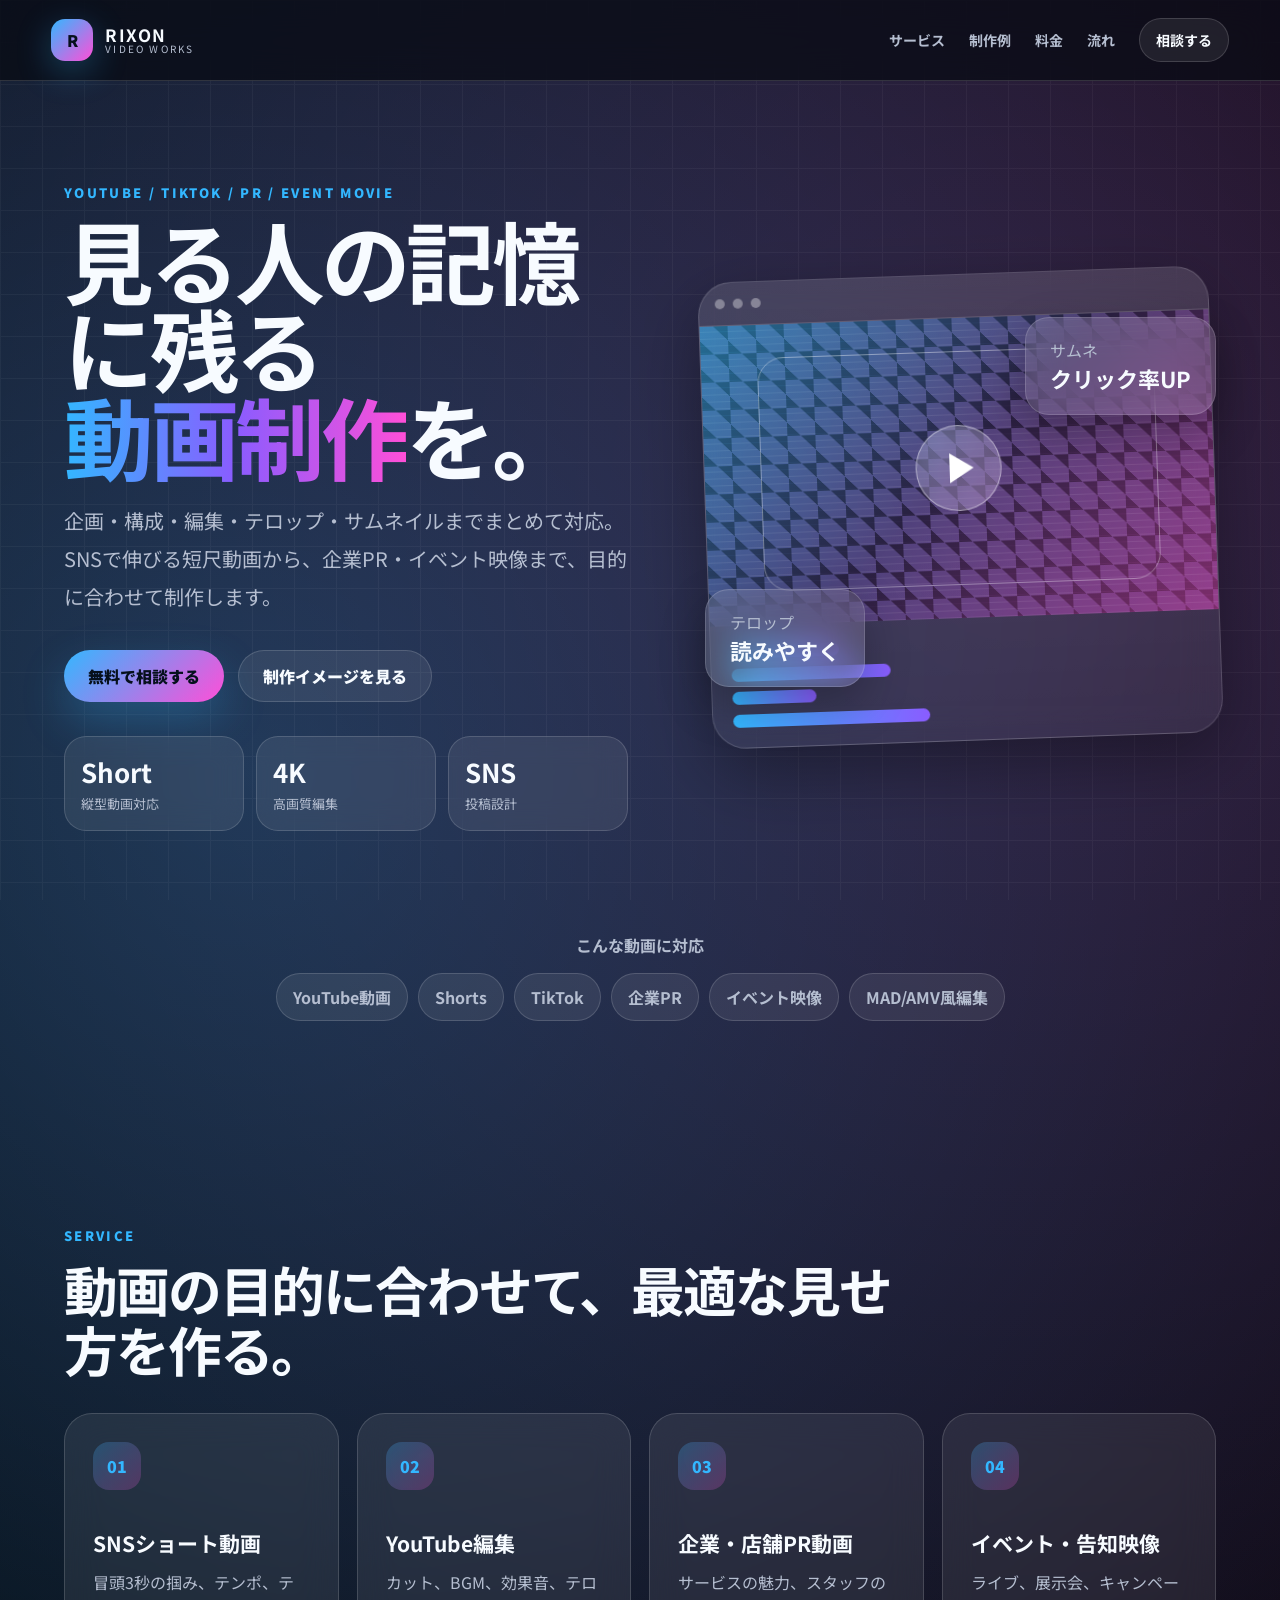
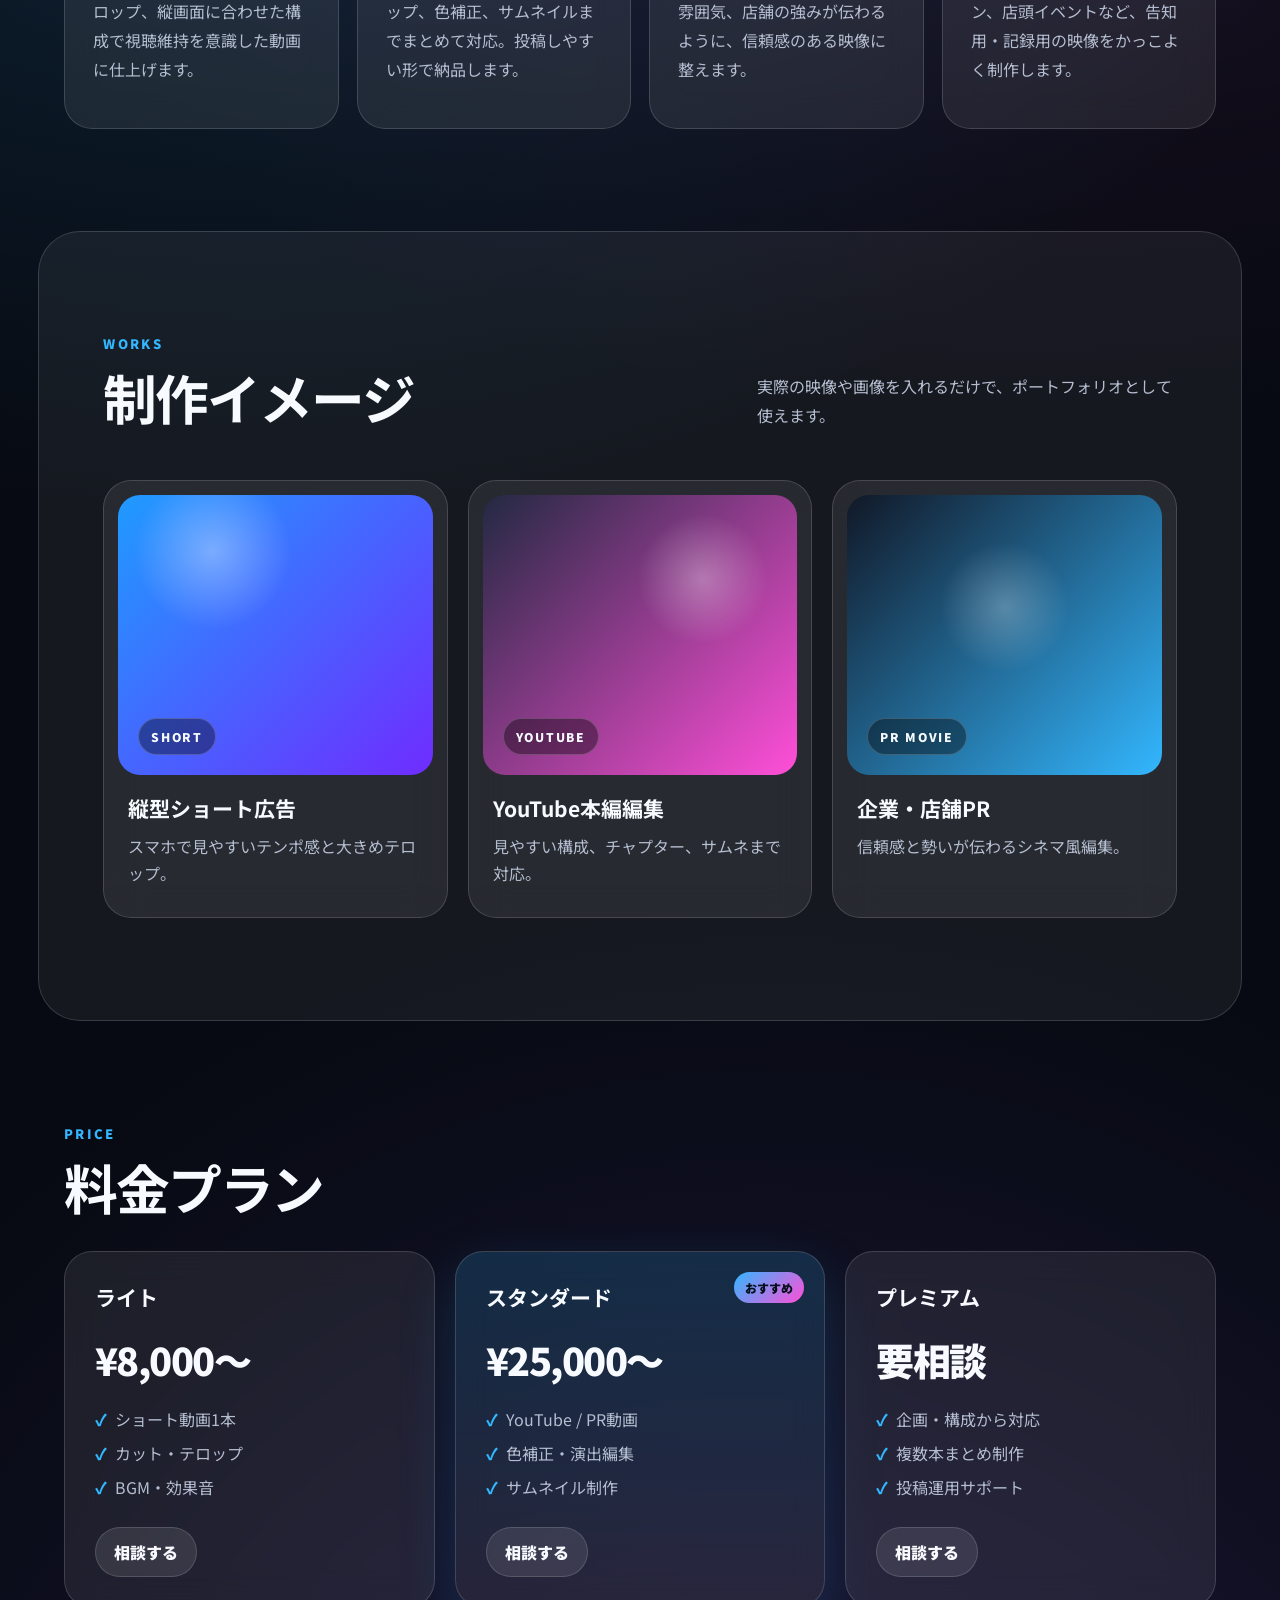
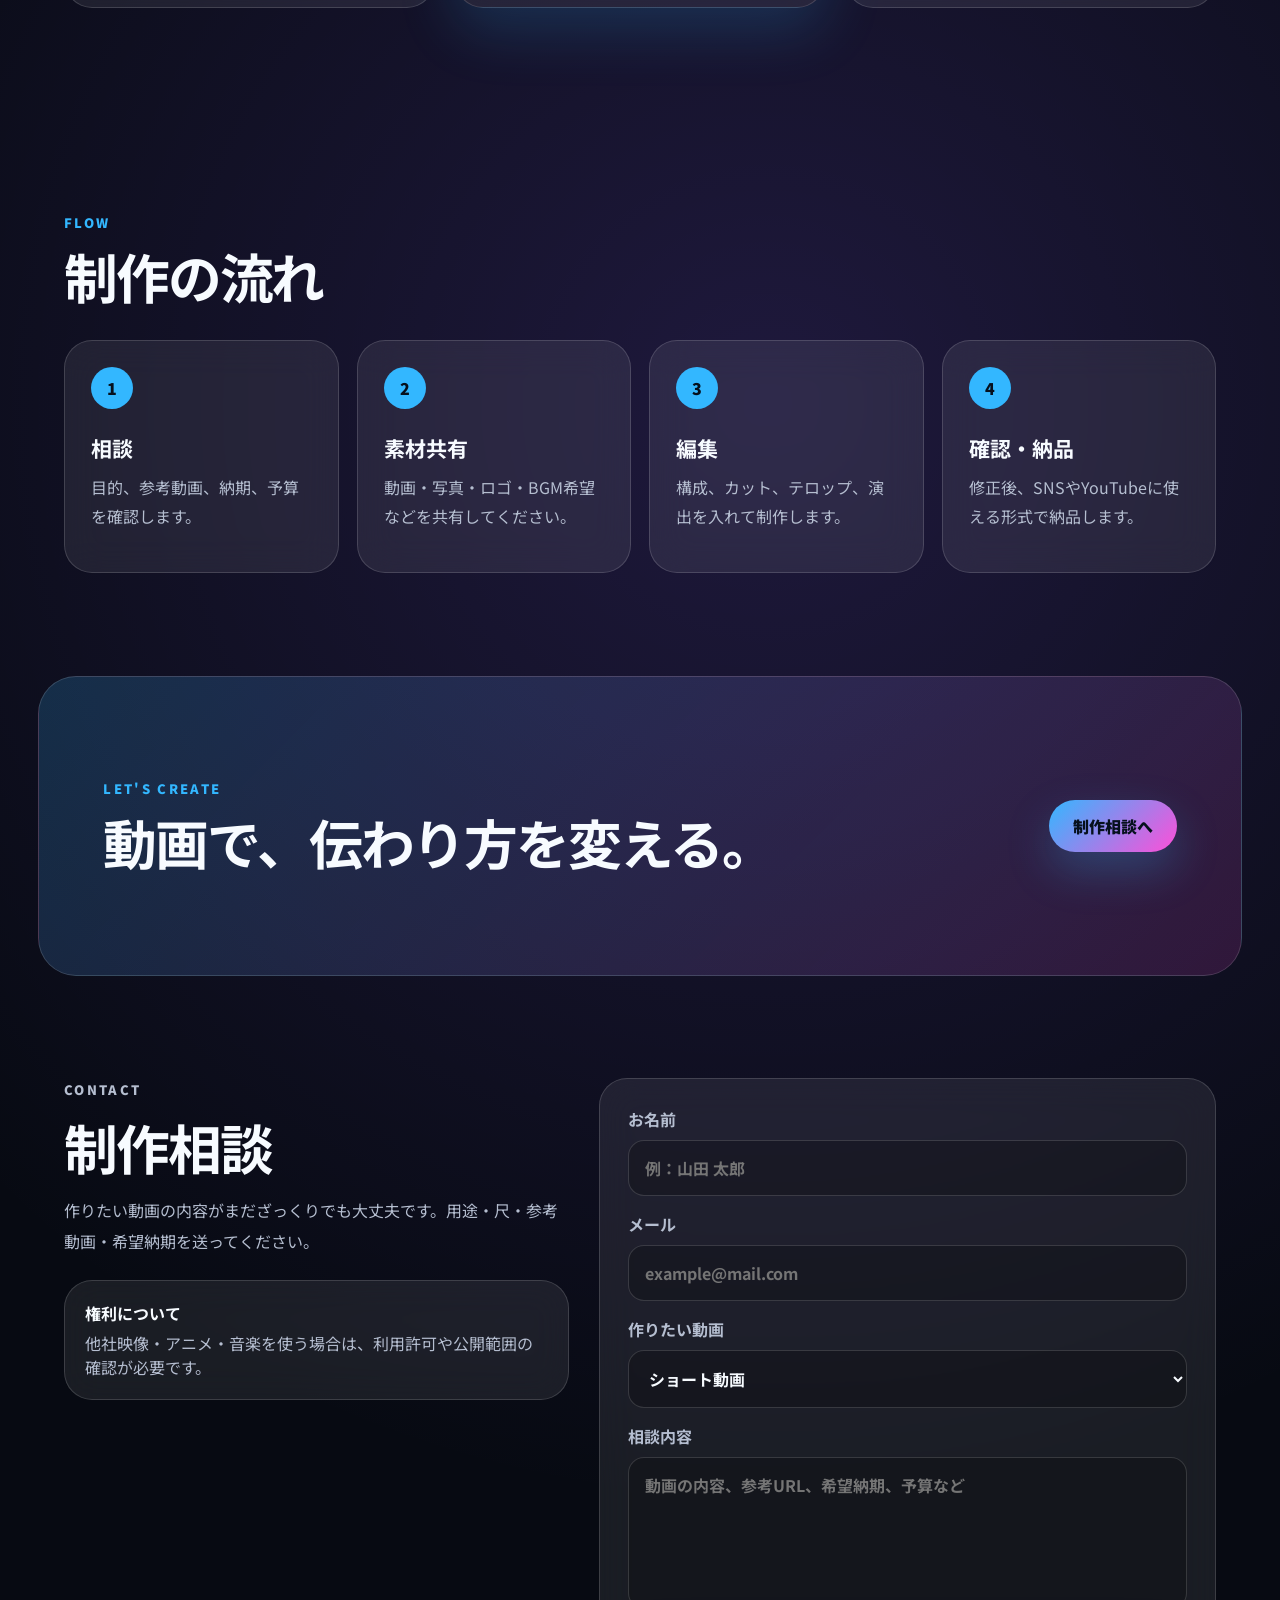
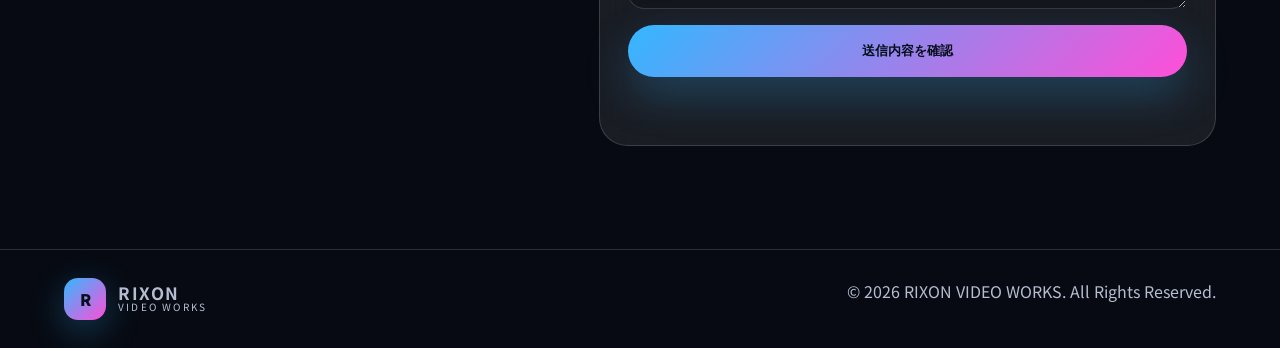
==== index.html @ 0a9668ea "Add files via upload" ====
<!doctype html>
<html lang="ja">
<head>
  <meta charset="utf-8" />
  <meta name="viewport" content="width=device-width, initial-scale=1" />
  <title>RIXON VIDEO WORKS｜動画制作・編集サービス</title>
  <meta name="description" content="YouTube、TikTok、PR動画、イベント映像まで。企画から編集・サムネイル・投稿サポートまで対応する動画制作サイトです。" />
  <link rel="preconnect" href="https://fonts.googleapis.com">
  <link rel="preconnect" href="https://fonts.gstatic.com" crossorigin>
  <link href="https://fonts.googleapis.com/css2?family=Noto+Sans+JP:wght@400;500;700;900&display=swap" rel="stylesheet">
  <link rel="stylesheet" href="styles.css" />
</head>
<body>
  <div class="noise" aria-hidden="true"></div>

  <header class="site-header" id="top">
    <a class="brand" href="#top" aria-label="RIXON VIDEO WORKS ホーム">
      <span class="brand-mark">R</span>
      <span class="brand-text"><b>RIXON</b><small>VIDEO WORKS</small></span>
    </a>

    <button class="menu-button" id="menuButton" aria-expanded="false" aria-controls="navMenu">
      <span></span><span></span><span></span>
    </button>

    <nav class="nav" id="navMenu">
      <a href="#service">サービス</a>
      <a href="#works">制作例</a>
      <a href="#price">料金</a>
      <a href="#flow">流れ</a>
      <a class="nav-cta" href="#contact">相談する</a>
    </nav>
  </header>

  <main>
    <section class="hero section">
      <div class="hero-copy">
        <p class="eyebrow">YouTube / TikTok / PR / Event Movie</p>
        <h1>見る人の記憶に残る<br><span>動画制作</span>を。</h1>
        <p class="lead">企画・構成・編集・テロップ・サムネイルまでまとめて対応。SNSで伸びる短尺動画から、企業PR・イベント映像まで、目的に合わせて制作します。</p>
        <div class="hero-actions">
          <a class="button primary" href="#contact">無料で相談する</a>
          <a class="button ghost" href="#works">制作イメージを見る</a>
        </div>
        <div class="stats" aria-label="実績">
          <div><strong>Short</strong><span>縦型動画対応</span></div>
          <div><strong>4K</strong><span>高画質編集</span></div>
          <div><strong>SNS</strong><span>投稿設計</span></div>
        </div>
      </div>

      <div class="hero-visual" aria-label="動画編集イメージ">
        <div class="video-card main-card">
          <div class="player-top"><span></span><span></span><span></span></div>
          <div class="preview-screen">
            <div class="play"></div>
            <div class="scanline"></div>
          </div>
          <div class="timeline">
            <span style="--w: 23%"></span>
            <span style="--w: 34%"></span>
            <span style="--w: 18%"></span>
            <span style="--w: 42%"></span>
          </div>
        </div>
        <div class="floating-card card-a">テロップ<br><b>読みやすく</b></div>
        <div class="floating-card card-b">サムネ<br><b>クリック率UP</b></div>
      </div>
    </section>

    <section class="section trusted">
      <p>こんな動画に対応</p>
      <div class="tag-row">
        <span>YouTube動画</span><span>Shorts</span><span>TikTok</span><span>企業PR</span><span>イベント映像</span><span>MAD/AMV風編集</span>
      </div>
    </section>

    <section class="section" id="service">
      <div class="section-head">
        <p class="eyebrow">SERVICE</p>
        <h2>動画の目的に合わせて、最適な見せ方を作る。</h2>
      </div>
      <div class="grid services">
        <article class="service-card">
          <span class="icon">01</span>
          <h3>SNSショート動画</h3>
          <p>冒頭3秒の掴み、テンポ、テロップ、縦画面に合わせた構成で視聴維持を意識した動画に仕上げます。</p>
        </article>
        <article class="service-card">
          <span class="icon">02</span>
          <h3>YouTube編集</h3>
          <p>カット、BGM、効果音、テロップ、色補正、サムネイルまでまとめて対応。投稿しやすい形で納品します。</p>
        </article>
        <article class="service-card">
          <span class="icon">03</span>
          <h3>企業・店舗PR動画</h3>
          <p>サービスの魅力、スタッフの雰囲気、店舗の強みが伝わるように、信頼感のある映像に整えます。</p>
        </article>
        <article class="service-card">
          <span class="icon">04</span>
          <h3>イベント・告知映像</h3>
          <p>ライブ、展示会、キャンペーン、店頭イベントなど、告知用・記録用の映像をかっこよく制作します。</p>
        </article>
      </div>
    </section>

    <section class="section dark" id="works">
      <div class="section-head split">
        <div>
          <p class="eyebrow">WORKS</p>
          <h2>制作イメージ</h2>
        </div>
        <p class="section-note">実際の映像や画像を入れるだけで、ポートフォリオとして使えます。</p>
      </div>
      <div class="works-grid">
        <article class="work-card">
          <div class="thumb thumb-1"><span>SHORT</span></div>
          <h3>縦型ショート広告</h3>
          <p>スマホで見やすいテンポ感と大きめテロップ。</p>
        </article>
        <article class="work-card">
          <div class="thumb thumb-2"><span>YOUTUBE</span></div>
          <h3>YouTube本編編集</h3>
          <p>見やすい構成、チャプター、サムネまで対応。</p>
        </article>
        <article class="work-card">
          <div class="thumb thumb-3"><span>PR MOVIE</span></div>
          <h3>企業・店舗PR</h3>
          <p>信頼感と勢いが伝わるシネマ風編集。</p>
        </article>
      </div>
    </section>

    <section class="section" id="price">
      <div class="section-head">
        <p class="eyebrow">PRICE</p>
        <h2>料金プラン</h2>
      </div>
      <div class="pricing">
        <article class="price-card">
          <h3>ライト</h3>
          <p class="price">¥8,000〜</p>
          <ul>
            <li>ショート動画1本</li>
            <li>カット・テロップ</li>
            <li>BGM・効果音</li>
          </ul>
          <a href="#contact">相談する</a>
        </article>
        <article class="price-card featured">
          <p class="badge">おすすめ</p>
          <h3>スタンダード</h3>
          <p class="price">¥25,000〜</p>
          <ul>
            <li>YouTube / PR動画</li>
            <li>色補正・演出編集</li>
            <li>サムネイル制作</li>
          </ul>
          <a href="#contact">相談する</a>
        </article>
        <article class="price-card">
          <h3>プレミアム</h3>
          <p class="price">要相談</p>
          <ul>
            <li>企画・構成から対応</li>
            <li>複数本まとめ制作</li>
            <li>投稿運用サポート</li>
          </ul>
          <a href="#contact">相談する</a>
        </article>
      </div>
    </section>

    <section class="section flow" id="flow">
      <div class="section-head">
        <p class="eyebrow">FLOW</p>
        <h2>制作の流れ</h2>
      </div>
      <div class="steps">
        <div><span>1</span><h3>相談</h3><p>目的、参考動画、納期、予算を確認します。</p></div>
        <div><span>2</span><h3>素材共有</h3><p>動画・写真・ロゴ・BGM希望などを共有してください。</p></div>
        <div><span>3</span><h3>編集</h3><p>構成、カット、テロップ、演出を入れて制作します。</p></div>
        <div><span>4</span><h3>確認・納品</h3><p>修正後、SNSやYouTubeに使える形式で納品します。</p></div>
      </div>
    </section>

    <section class="section cta-band">
      <div>
        <p class="eyebrow">LET'S CREATE</p>
        <h2>動画で、伝わり方を変える。</h2>
      </div>
      <a class="button primary" href="#contact">制作相談へ</a>
    </section>

    <section class="section contact" id="contact">
      <div class="contact-copy">
        <p class="eyebrow">CONTACT</p>
        <h2>制作相談</h2>
        <p>作りたい動画の内容がまだざっくりでも大丈夫です。用途・尺・参考動画・希望納期を送ってください。</p>
        <div class="notice">
          <strong>権利について</strong>
          <span>他社映像・アニメ・音楽を使う場合は、利用許可や公開範囲の確認が必要です。</span>
        </div>
      </div>

      <form class="contact-form" id="contactForm">
        <label>お名前<input type="text" name="name" placeholder="例：山田 太郎" required></label>
        <label>メール<input type="email" name="email" placeholder="example@mail.com" required></label>
        <label>作りたい動画
          <select name="type">
            <option>ショート動画</option>
            <option>YouTube動画</option>
            <option>企業・店舗PR</option>
            <option>イベント映像</option>
            <option>その他</option>
          </select>
        </label>
        <label>相談内容<textarea name="message" rows="5" placeholder="動画の内容、参考URL、希望納期、予算など"></textarea></label>
        <button class="button primary" type="submit">送信内容を確認</button>
        <p class="form-message" id="formMessage" role="status"></p>
      </form>
    </section>
  </main>

  <footer class="footer">
    <a class="brand" href="#top">
      <span class="brand-mark">R</span>
      <span class="brand-text"><b>RIXON</b><small>VIDEO WORKS</small></span>
    </a>
    <p>© 2026 RIXON VIDEO WORKS. All Rights Reserved.</p>
  </footer>

  <script src="script.js"></script>
</body>
</html>
---- styles.css ----
:root {
  --bg: #070a12;
  --panel: rgba(255,255,255,.08);
  --panel-strong: rgba(255,255,255,.13);
  --text: #f7fbff;
  --muted: #b5bed0;
  --line: rgba(255,255,255,.15);
  --blue: #33b7ff;
  --purple: #8a5cff;
  --pink: #ff4fd8;
  --white: #ffffff;
  --shadow: 0 24px 70px rgba(0,0,0,.35);
}

* { box-sizing: border-box; }
html { scroll-behavior: smooth; }
body {
  margin: 0;
  font-family: 'Noto Sans JP', system-ui, -apple-system, BlinkMacSystemFont, sans-serif;
  color: var(--text);
  background:
    radial-gradient(circle at 20% 15%, rgba(51,183,255,.25), transparent 30%),
    radial-gradient(circle at 80% 10%, rgba(255,79,216,.18), transparent 32%),
    radial-gradient(circle at 60% 70%, rgba(138,92,255,.18), transparent 30%),
    var(--bg);
  min-height: 100vh;
}

a { color: inherit; text-decoration: none; }
img { max-width: 100%; display: block; }

.noise {
  position: fixed;
  inset: 0;
  pointer-events: none;
  opacity: .045;
  background-image: linear-gradient(90deg, #fff 1px, transparent 1px), linear-gradient(#fff 1px, transparent 1px);
  background-size: 42px 42px;
  z-index: 0;
}

.site-header {
  position: sticky;
  top: 0;
  z-index: 20;
  display: flex;
  align-items: center;
  justify-content: space-between;
  gap: 24px;
  padding: 18px clamp(18px, 4vw, 56px);
  backdrop-filter: blur(18px);
  background: rgba(7,10,18,.72);
  border-bottom: 1px solid var(--line);
}

.brand { display: inline-flex; align-items: center; gap: 12px; min-width: max-content; }
.brand-mark {
  display: grid;
  place-items: center;
  width: 42px;
  height: 42px;
  border-radius: 14px;
  font-weight: 900;
  color: #06101d;
  background: linear-gradient(135deg, var(--blue), var(--pink));
  box-shadow: 0 10px 35px rgba(51,183,255,.3);
}
.brand-text { display: grid; line-height: 1.05; }
.brand-text b { letter-spacing: .09em; font-size: 17px; }
.brand-text small { color: var(--muted); font-size: 10px; letter-spacing: .22em; }

.nav { display: flex; align-items: center; gap: 24px; color: var(--muted); font-weight: 700; font-size: 14px; }
.nav a:hover { color: var(--text); }
.nav-cta {
  padding: 11px 16px;
  border-radius: 999px;
  color: var(--text) !important;
  background: var(--panel);
  border: 1px solid var(--line);
}

.menu-button { display: none; background: none; border: 0; padding: 8px; cursor: pointer; }
.menu-button span { display: block; width: 26px; height: 2px; margin: 6px 0; background: var(--text); border-radius: 999px; }

.section { position: relative; z-index: 1; padding: clamp(64px, 8vw, 120px) clamp(18px, 5vw, 80px); }
.hero { display: grid; grid-template-columns: minmax(0, 1.05fr) minmax(320px, .95fr); gap: clamp(36px, 6vw, 84px); align-items: center; min-height: calc(100vh - 78px); }
.eyebrow { margin: 0 0 14px; color: var(--blue); font-size: 13px; font-weight: 900; letter-spacing: .18em; text-transform: uppercase; }
h1, h2, h3, p { margin-top: 0; }
h1 { margin-bottom: 22px; font-size: clamp(44px, 7vw, 92px); line-height: .98; letter-spacing: -.05em; }
h1 span { background: linear-gradient(90deg, var(--blue), var(--purple), var(--pink)); -webkit-background-clip: text; background-clip: text; color: transparent; }
h2 { margin-bottom: 18px; font-size: clamp(30px, 4.2vw, 56px); line-height: 1.12; letter-spacing: -.04em; }
h3 { margin-bottom: 10px; font-size: 21px; }
.lead { max-width: 710px; color: var(--muted); font-size: clamp(16px, 2vw, 20px); line-height: 1.9; }
.hero-actions { display: flex; flex-wrap: wrap; gap: 14px; margin: 34px 0; }
.button {
  display: inline-flex;
  justify-content: center;
  align-items: center;
  gap: 8px;
  min-height: 52px;
  padding: 0 24px;
  border-radius: 999px;
  border: 1px solid var(--line);
  font-weight: 900;
  cursor: pointer;
  transition: transform .2s ease, box-shadow .2s ease, background .2s ease;
}
.button:hover { transform: translateY(-2px); }
.button.primary { color: #06101d; border: 0; background: linear-gradient(135deg, var(--blue), var(--pink)); box-shadow: 0 18px 44px rgba(51,183,255,.25); }
.button.ghost { background: var(--panel); color: var(--text); }
.stats { display: grid; grid-template-columns: repeat(3, minmax(0, 1fr)); gap: 12px; max-width: 620px; }
.stats div { padding: 16px; border: 1px solid var(--line); border-radius: 22px; background: var(--panel); backdrop-filter: blur(14px); }
.stats strong { display: block; font-size: 26px; }
.stats span { color: var(--muted); font-size: 13px; }

.hero-visual { position: relative; min-height: 520px; display: grid; place-items: center; }
.video-card { width: min(100%, 560px); border-radius: 34px; border: 1px solid var(--line); background: linear-gradient(180deg, rgba(255,255,255,.12), rgba(255,255,255,.05)); box-shadow: var(--shadow); overflow: hidden; backdrop-filter: blur(18px); }
.main-card { transform: rotate(-2deg); }
.player-top { display: flex; gap: 8px; padding: 16px; border-bottom: 1px solid var(--line); }
.player-top span { width: 10px; height: 10px; border-radius: 50%; background: rgba(255,255,255,.35); }
.preview-screen {
  position: relative;
  height: 300px;
  display: grid;
  place-items: center;
  overflow: hidden;
  background:
    linear-gradient(135deg, rgba(51,183,255,.55), rgba(138,92,255,.2), rgba(255,79,216,.45)),
    linear-gradient(45deg, #111 25%, transparent 25%, transparent 75%, #111 75%);
  background-size: cover, 28px 28px;
}
.preview-screen::before { content: ""; position: absolute; inset: 11%; border: 1px solid rgba(255,255,255,.35); border-radius: 26px; }
.play { position: relative; z-index: 2; width: 86px; height: 86px; border-radius: 50%; background: rgba(255,255,255,.18); border: 1px solid rgba(255,255,255,.45); backdrop-filter: blur(10px); }
.play::after { content: ""; position: absolute; top: 50%; left: 53%; transform: translate(-50%, -50%); border-left: 24px solid #fff; border-top: 15px solid transparent; border-bottom: 15px solid transparent; }
.scanline { position: absolute; inset: 0; background: repeating-linear-gradient(0deg, rgba(255,255,255,.08), rgba(255,255,255,.08) 1px, transparent 1px, transparent 7px); mix-blend-mode: overlay; }
.timeline { padding: 20px; display: grid; gap: 10px; }
.timeline span { display: block; width: var(--w); height: 13px; border-radius: 999px; background: linear-gradient(90deg, var(--blue), var(--purple)); }
.floating-card { position: absolute; padding: 20px 24px; border-radius: 24px; background: rgba(255,255,255,.12); border: 1px solid var(--line); backdrop-filter: blur(18px); box-shadow: 0 18px 44px rgba(0,0,0,.25); color: var(--muted); }
.floating-card b { color: var(--text); font-size: 22px; }
.card-a { left: 0; bottom: 80px; }
.card-b { right: 0; top: 70px; }

.trusted { padding-top: 0; }
.trusted p { text-align: center; color: var(--muted); font-weight: 700; }
.tag-row { display: flex; justify-content: center; flex-wrap: wrap; gap: 10px; }
.tag-row span { padding: 11px 16px; border-radius: 999px; border: 1px solid var(--line); background: var(--panel); color: var(--muted); font-weight: 700; }

.section-head { max-width: 850px; margin-bottom: 34px; }
.section-head.split { display: flex; justify-content: space-between; gap: 24px; max-width: none; align-items: end; }
.section-note { max-width: 420px; color: var(--muted); line-height: 1.8; }
.grid { display: grid; gap: 18px; }
.services { grid-template-columns: repeat(4, minmax(0, 1fr)); }
.service-card, .price-card, .work-card, .steps div, .contact-form, .notice {
  border: 1px solid var(--line);
  background: var(--panel);
  backdrop-filter: blur(18px);
  border-radius: 28px;
}
.service-card { min-height: 270px; padding: 28px; transition: transform .2s ease, background .2s ease; }
.service-card:hover { transform: translateY(-6px); background: var(--panel-strong); }
.service-card p { color: var(--muted); line-height: 1.8; }
.icon { display: inline-grid; place-items: center; width: 48px; height: 48px; margin-bottom: 38px; border-radius: 16px; background: linear-gradient(135deg, rgba(51,183,255,.25), rgba(255,79,216,.22)); color: var(--blue); font-weight: 900; }

.dark { margin-inline: clamp(14px, 3vw, 42px); border-radius: 42px; background: rgba(255,255,255,.06); border: 1px solid var(--line); }
.works-grid { display: grid; grid-template-columns: repeat(3, minmax(0, 1fr)); gap: 20px; }
.work-card { padding: 14px; }
.work-card h3, .work-card p { padding-inline: 10px; }
.work-card p { color: var(--muted); line-height: 1.7; }
.thumb { display: grid; align-items: end; height: 280px; padding: 20px; margin-bottom: 18px; border-radius: 22px; overflow: hidden; background: linear-gradient(135deg, rgba(51,183,255,.45), rgba(255,79,216,.28)); }
.thumb span { width: fit-content; padding: 9px 12px; border-radius: 999px; background: rgba(0,0,0,.38); border: 1px solid rgba(255,255,255,.18); font-size: 12px; font-weight: 900; letter-spacing: .14em; }
.thumb-1 { background: radial-gradient(circle at 30% 20%, rgba(255,255,255,.35), transparent 25%), linear-gradient(135deg, #1f9bff, #6f2cff); }
.thumb-2 { background: radial-gradient(circle at 70% 30%, rgba(255,255,255,.3), transparent 22%), linear-gradient(135deg, #232942, #ff4fd8); }
.thumb-3 { background: radial-gradient(circle at 50% 40%, rgba(255,255,255,.25), transparent 28%), linear-gradient(135deg, #111827, #33b7ff); }

.pricing { display: grid; grid-template-columns: repeat(3, minmax(0, 1fr)); gap: 20px; }
.price-card { position: relative; padding: 30px; }
.price-card.featured { background: linear-gradient(180deg, rgba(51,183,255,.18), rgba(255,255,255,.08)); box-shadow: 0 22px 58px rgba(51,183,255,.18); }
.badge { position: absolute; top: 20px; right: 20px; padding: 7px 11px; border-radius: 999px; background: linear-gradient(135deg, var(--blue), var(--pink)); color: #06101d; font-size: 12px; font-weight: 900; }
.price { margin: 20px 0; font-size: 38px; font-weight: 900; letter-spacing: -.04em; }
.price-card ul { display: grid; gap: 10px; padding: 0; margin: 0 0 28px; list-style: none; color: var(--muted); }
.price-card li::before { content: "✓"; margin-right: 8px; color: var(--blue); font-weight: 900; }
.price-card a { display: inline-flex; padding: 12px 18px; border-radius: 999px; background: rgba(255,255,255,.1); border: 1px solid var(--line); font-weight: 900; }

.steps { display: grid; grid-template-columns: repeat(4, minmax(0, 1fr)); gap: 18px; }
.steps div { padding: 26px; }
.steps span { display: inline-grid; place-items: center; width: 42px; height: 42px; margin-bottom: 24px; border-radius: 50%; color: #06101d; background: var(--blue); font-weight: 900; }
.steps p { color: var(--muted); line-height: 1.8; }

.cta-band { display: flex; align-items: center; justify-content: space-between; gap: 24px; margin: 0 clamp(14px, 3vw, 42px); border-radius: 38px; background: linear-gradient(135deg, rgba(51,183,255,.19), rgba(255,79,216,.14)); border: 1px solid var(--line); }
.cta-band h2 { margin-bottom: 0; }

.contact { display: grid; grid-template-columns: .9fr 1.1fr; gap: 30px; align-items: start; }
.contact-copy p { color: var(--muted); line-height: 1.9; }
.notice { display: grid; gap: 6px; padding: 20px; margin-top: 24px; color: var(--muted); }
.notice strong { color: var(--text); }
.contact-form { display: grid; gap: 16px; padding: 28px; }
label { display: grid; gap: 9px; color: var(--muted); font-weight: 700; }
input, select, textarea {
  width: 100%;
  border: 1px solid var(--line);
  border-radius: 16px;
  padding: 15px 16px;
  color: var(--text);
  background: rgba(0,0,0,.22);
  outline: none;
  font: inherit;
}
select option { color: #111; }
input:focus, select:focus, textarea:focus { border-color: rgba(51,183,255,.8); box-shadow: 0 0 0 4px rgba(51,183,255,.12); }
.form-message { min-height: 24px; margin: 0; color: var(--blue); font-weight: 700; }

.footer { position: relative; z-index: 1; display: flex; justify-content: space-between; align-items: center; gap: 18px; padding: 28px clamp(18px, 5vw, 80px); border-top: 1px solid var(--line); color: var(--muted); }

@media (max-width: 1040px) {
  .hero, .contact { grid-template-columns: 1fr; }
  .hero-visual { min-height: 430px; }
  .services, .steps { grid-template-columns: repeat(2, minmax(0, 1fr)); }
}

@media (max-width: 760px) {
  .menu-button { display: block; }
  .nav {
    position: fixed;
    top: 78px;
    left: 14px;
    right: 14px;
    display: none;
    flex-direction: column;
    align-items: stretch;
    padding: 18px;
    border: 1px solid var(--line);
    border-radius: 24px;
    background: rgba(7,10,18,.95);
  }
  .nav.is-open { display: flex; }
  .nav a { padding: 12px; }
  .hero { min-height: auto; padding-top: 72px; }
  .stats, .services, .works-grid, .pricing, .steps { grid-template-columns: 1fr; }
  .section-head.split, .cta-band, .footer { flex-direction: column; align-items: flex-start; }
  .hero-visual { min-height: 360px; }
  .preview-screen { height: 230px; }
  .floating-card { display: none; }
  .dark, .cta-band { border-radius: 28px; }
}

@media (max-width: 430px) {
  .site-header { padding: 14px 16px; }
  .brand-text small { display: none; }
  h1 { font-size: 42px; }
  .hero-actions .button { width: 100%; }
}
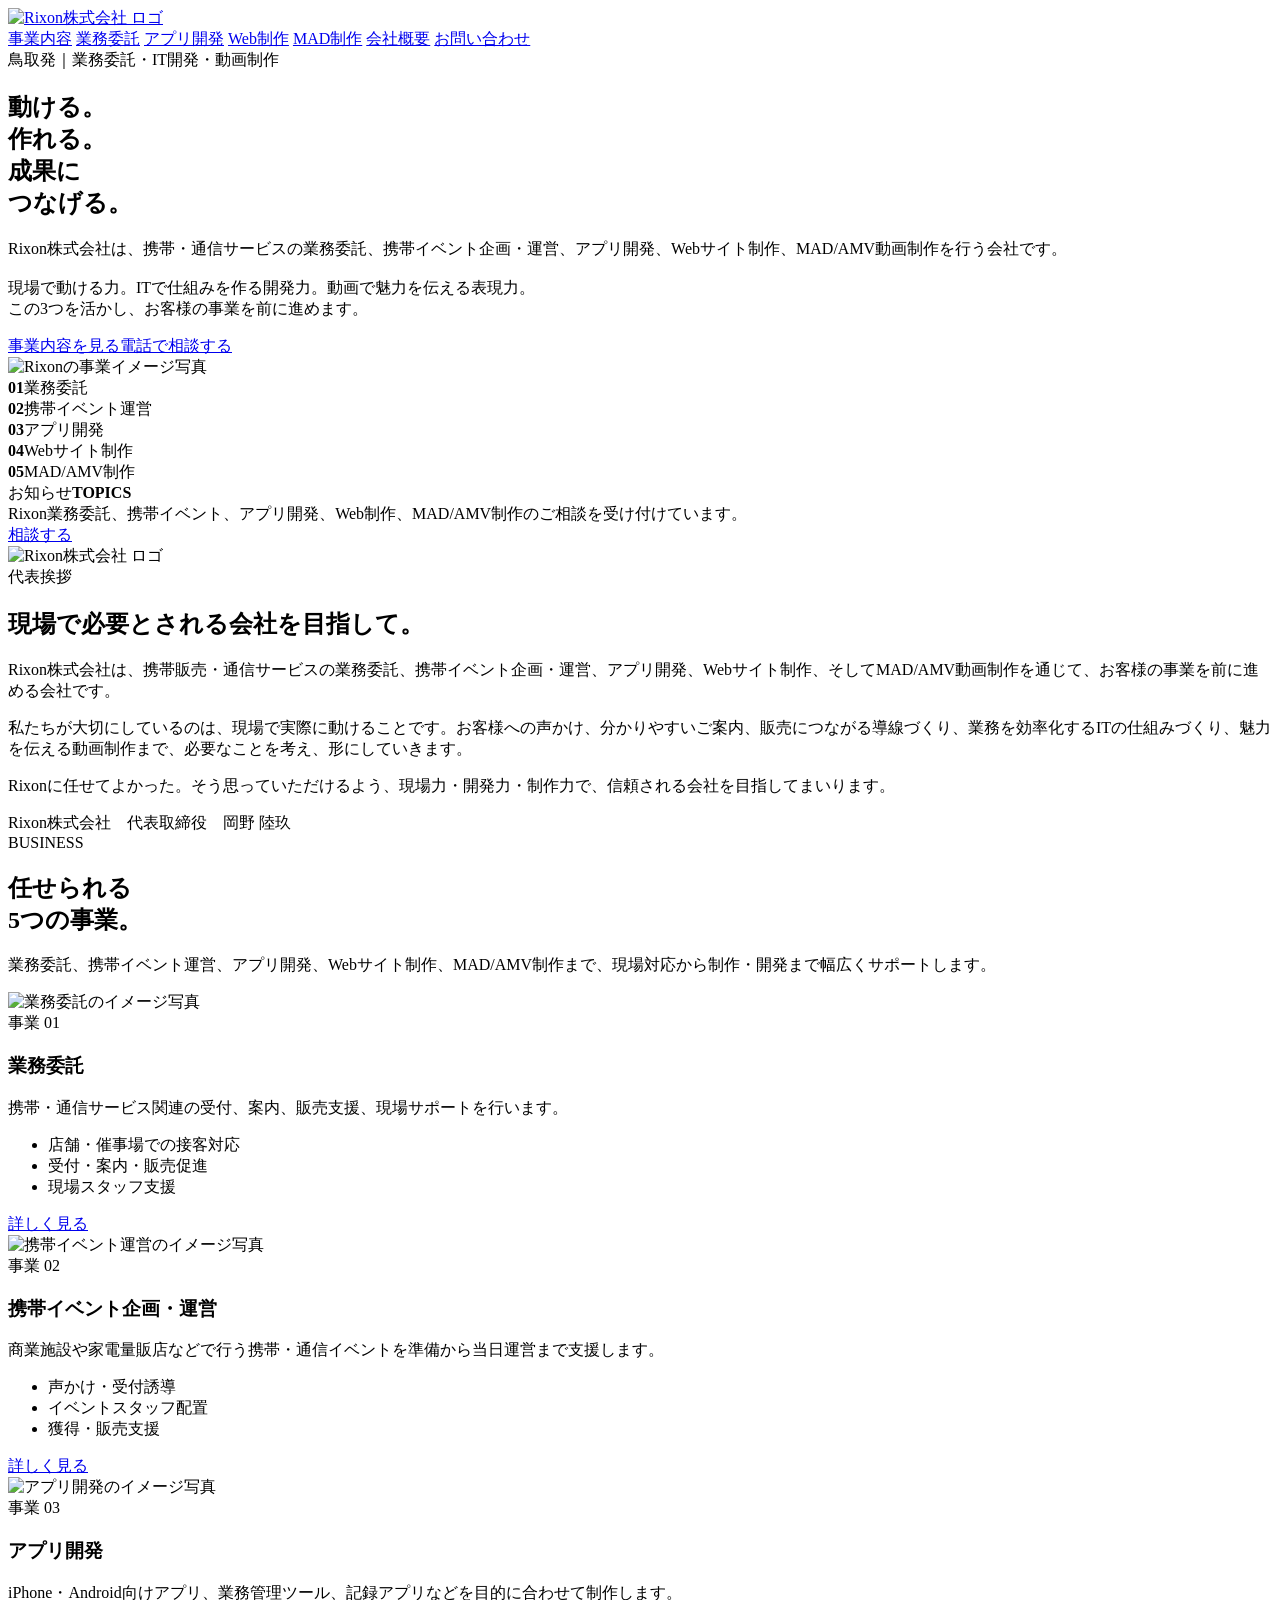
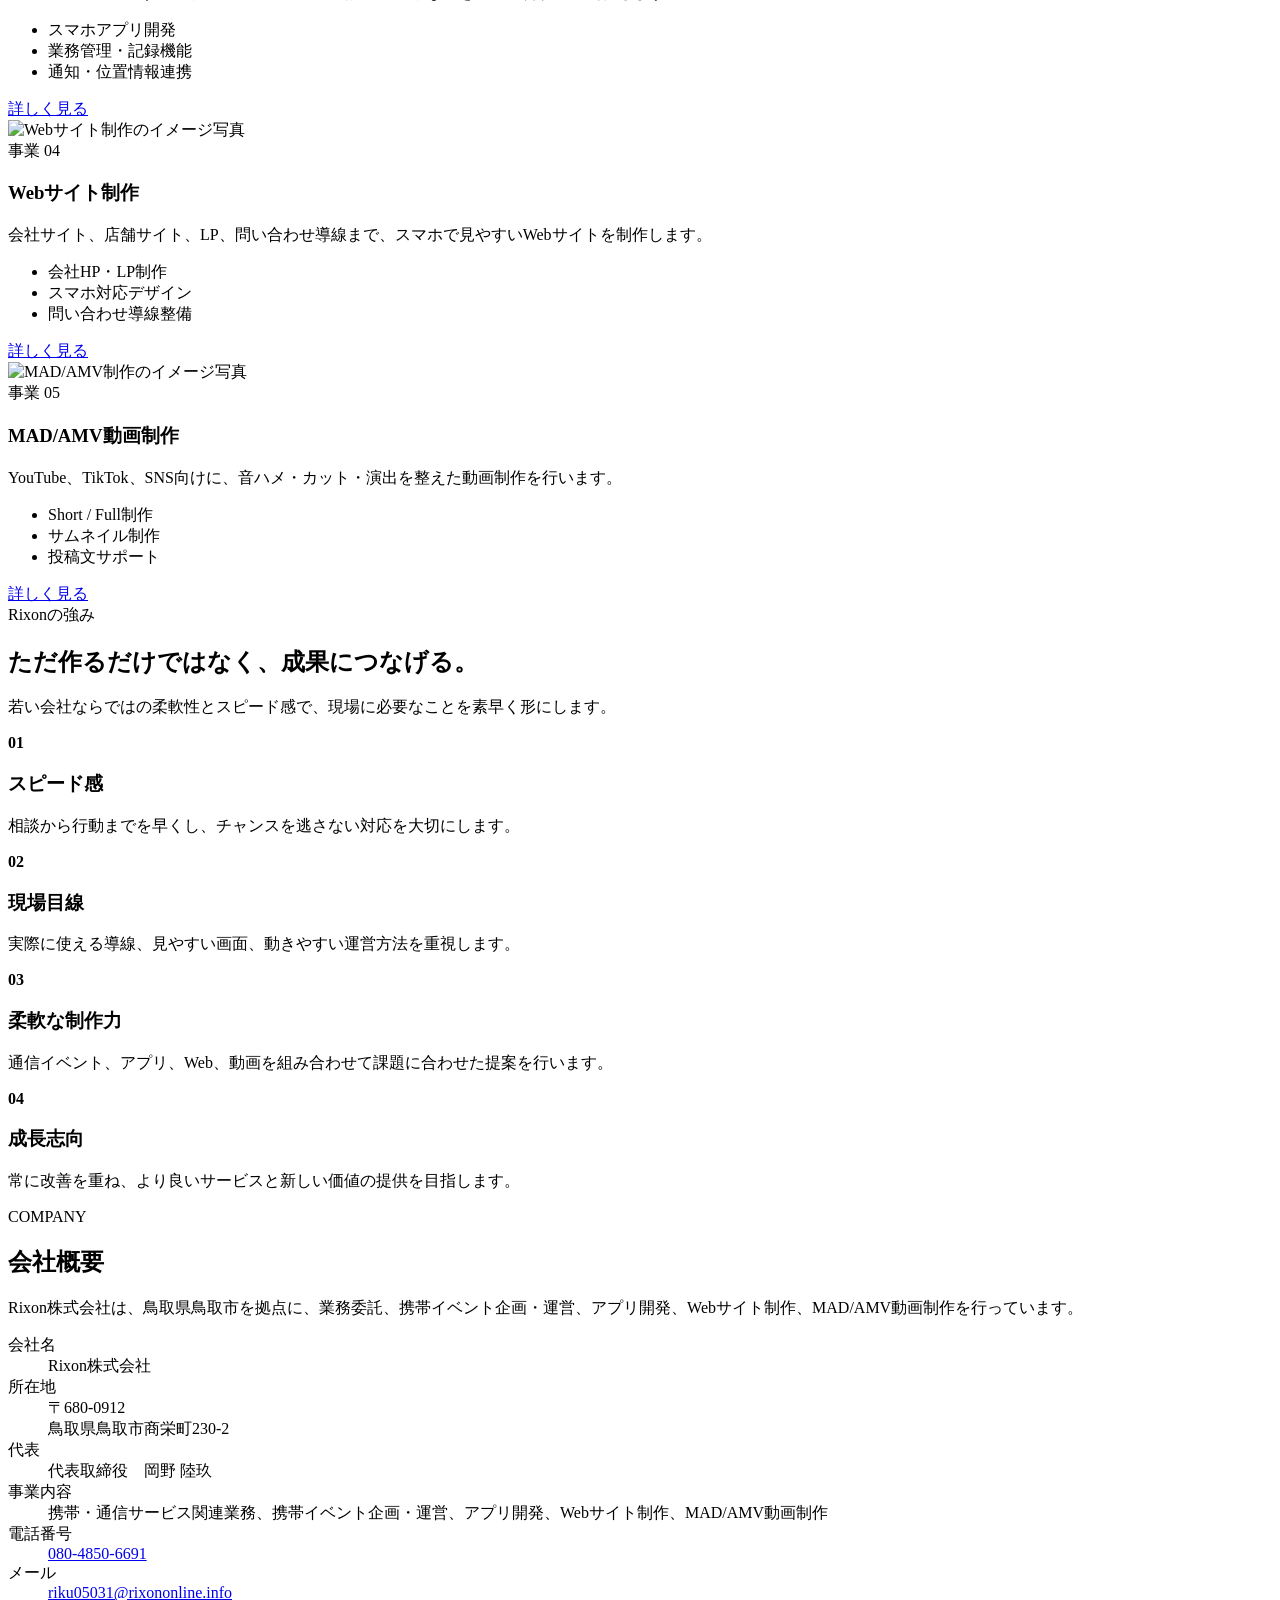
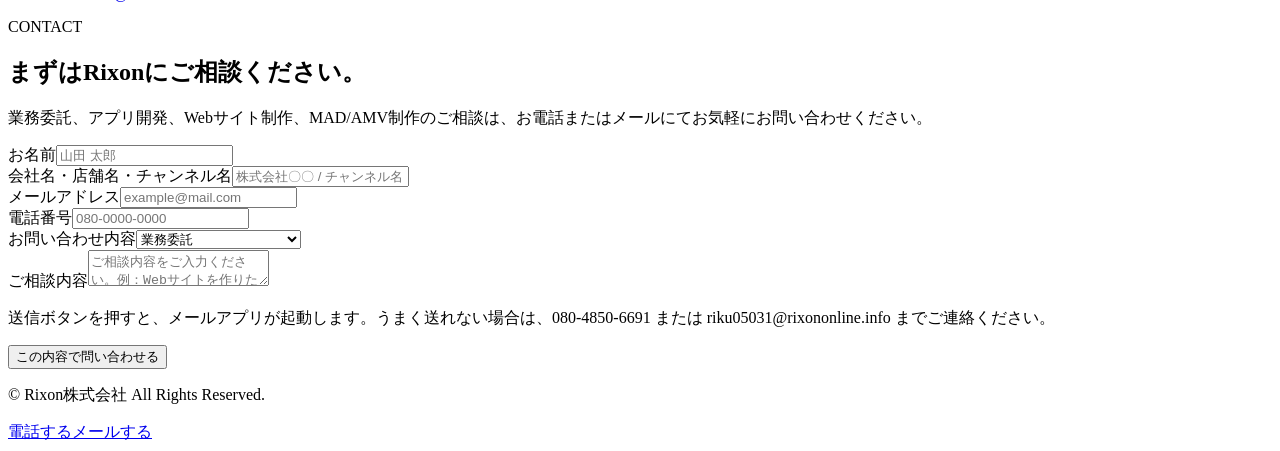
==== commit 4068a6bc: "Add files via upload" ====
--- a/index.html
+++ b/index.html
@@ -1,235 +1,46 @@
-<!doctype html>
+<!DOCTYPE html>
 <html lang="ja">
 <head>
-  <meta charset="utf-8" />
-  <meta name="viewport" content="width=device-width, initial-scale=1" />
-  <title>RIXON VIDEO WORKS｜動画制作・編集サービス</title>
-  <meta name="description" content="YouTube、TikTok、PR動画、イベント映像まで。企画から編集・サムネイル・投稿サポートまで対応する動画制作サイトです。" />
-  <link rel="preconnect" href="https://fonts.googleapis.com">
-  <link rel="preconnect" href="https://fonts.gstatic.com" crossorigin>
-  <link href="https://fonts.googleapis.com/css2?family=Noto+Sans+JP:wght@400;500;700;900&display=swap" rel="stylesheet">
-  <link rel="stylesheet" href="styles.css" />
+  <meta charset="UTF-8" />
+  <meta name="viewport" content="width=device-width, initial-scale=1.0" />
+  <title>Rixon株式会社｜業務委託・アプリ開発・Webサイト制作・MAD/AMV制作</title>
+  <meta name="description" content="Rixon株式会社は鳥取県鳥取市を拠点に、業務委託、携帯イベント運営、アプリ開発、Webサイト制作、MAD/AMV動画制作を行う会社です。" />
+  <link rel="stylesheet" href="assets/styles.css" />
 </head>
 <body>
-  <div class="noise" aria-hidden="true"></div>
 
-  <header class="site-header" id="top">
-    <a class="brand" href="#top" aria-label="RIXON VIDEO WORKS ホーム">
-      <span class="brand-mark">R</span>
-      <span class="brand-text"><b>RIXON</b><small>VIDEO WORKS</small></span>
-    </a>
+<header class="header">
+  <div class="container header-inner">
+    <a href="index.html#top" class="brand" aria-label="Rixon株式会社 ホーム"><img class="site-logo" src="assets/rixon-logo.png" alt="Rixon株式会社 ロゴ"></a>
+    <nav class="nav">
+      <a href="index.html#business" class="active">事業内容</a>
+      <a href="outsourcing.html">業務委託</a>
+      <a href="app-development.html">アプリ開発</a>
+      <a href="web-production.html">Web制作</a>
+      <a href="mad.html">MAD制作</a>
+      <a href="index.html#company">会社概要</a>
+      <a class="nav-button" href="#contact">お問い合わせ</a>
+    </nav>
+  </div>
+</header>
 
-    <button class="menu-button" id="menuButton" aria-expanded="false" aria-controls="navMenu">
-      <span></span><span></span><span></span>
-    </button>
+<main id="top">
+  <section class="hero"><div class="container hero-layout"><div><div class="kicker">鳥取発｜業務委託・IT開発・動画制作</div><h1>動ける。<br>作れる。<br>成果に<br class="sp-only">つなげる。</h1><p class="lead">Rixon株式会社は、携帯・通信サービスの業務委託、携帯イベント企画・運営、アプリ開発、Webサイト制作、MAD/AMV動画制作を行う会社です。<br><br>現場で動ける力。ITで仕組みを作る開発力。動画で魅力を伝える表現力。<br>この3つを活かし、お客様の事業を前に進めます。</p><div class="hero-actions"><a class="btn btn-primary" href="#business">事業内容を見る</a><a class="btn btn-blue" href="tel:08048506691">電話で相談する</a></div></div><div><div class="hero-photo-card"><img src="assets/images/web-production-photo.png" alt="Rixonの事業イメージ写真"></div><div class="hero-mini-grid"><div class="hero-mini"><strong>01</strong><span>業務委託</span></div><div class="hero-mini"><strong>02</strong><span>携帯イベント運営</span></div><div class="hero-mini"><strong>03</strong><span>アプリ開発</span></div><div class="hero-mini"><strong>04</strong><span>Webサイト制作</span></div><div class="hero-mini"><strong>05</strong><span>MAD/AMV制作</span></div></div></div></div></section>
+  <section class="topics"><div class="container topics-box"><div class="topics-title"><span>お知らせ</span><strong>TOPICS</strong></div><div><span class="topic-date">Rixon</span><span class="topic-text">業務委託、携帯イベント、アプリ開発、Web制作、MAD/AMV制作のご相談を受け付けています。</span></div><a class="btn btn-blue" href="#contact">相談する</a></div></section>
+  <section class="message" id="message"><div class="container message-layout"><div class="message-logo"><img src="assets/rixon-logo.png" alt="Rixon株式会社 ロゴ"></div><div class="message-text"><div class="eyebrow">代表挨拶</div><h2 class="section-title">現場で必要とされる会社を目指して。</h2><p>Rixon株式会社は、携帯販売・通信サービスの業務委託、携帯イベント企画・運営、アプリ開発、Webサイト制作、そしてMAD/AMV動画制作を通じて、お客様の事業を前に進める会社です。</p><p>私たちが大切にしているのは、現場で実際に動けることです。お客様への声かけ、分かりやすいご案内、販売につながる導線づくり、業務を効率化するITの仕組みづくり、魅力を伝える動画制作まで、必要なことを考え、形にしていきます。</p><p>Rixonに任せてよかった。そう思っていただけるよう、現場力・開発力・制作力で、信頼される会社を目指してまいります。</p><div class="message-sign">Rixon株式会社　代表取締役　岡野 陸玖</div></div></div></section>
+  <section class="business" id="business"><div class="container"><div class="section-head"><div><div class="eyebrow">BUSINESS</div><h2 class="section-title">任せられる<br>5つの事業。</h2></div><p class="section-text">業務委託、携帯イベント運営、アプリ開発、Webサイト制作、MAD/AMV制作まで、現場対応から制作・開発まで幅広くサポートします。</p></div><div class="service-grid">
+    <article class="service-card"><img src="assets/images/outsourcing-photo.png" alt="業務委託のイメージ写真"><div class="service-body"><div class="service-no">事業 01</div><h3>業務委託</h3><p>携帯・通信サービス関連の受付、案内、販売支援、現場サポートを行います。</p><ul><li>店舗・催事場での接客対応</li><li>受付・案内・販売促進</li><li>現場スタッフ支援</li></ul><a class="link-more" href="outsourcing.html">詳しく見る</a></div></article>
+    <article class="service-card"><img src="assets/images/outsourcing-photo.png" alt="携帯イベント運営のイメージ写真"><div class="service-body"><div class="service-no">事業 02</div><h3>携帯イベント企画・運営</h3><p>商業施設や家電量販店などで行う携帯・通信イベントを準備から当日運営まで支援します。</p><ul><li>声かけ・受付誘導</li><li>イベントスタッフ配置</li><li>獲得・販売支援</li></ul><a class="link-more" href="outsourcing.html#event">詳しく見る</a></div></article>
+    <article class="service-card"><img src="assets/images/app-development-photo.png" alt="アプリ開発のイメージ写真"><div class="service-body"><div class="service-no">事業 03</div><h3>アプリ開発</h3><p>iPhone・Android向けアプリ、業務管理ツール、記録アプリなどを目的に合わせて制作します。</p><ul><li>スマホアプリ開発</li><li>業務管理・記録機能</li><li>通知・位置情報連携</li></ul><a class="link-more" href="app-development.html">詳しく見る</a></div></article>
+    <article class="service-card"><img src="assets/images/web-production-photo.png" alt="Webサイト制作のイメージ写真"><div class="service-body"><div class="service-no">事業 04</div><h3>Webサイト制作</h3><p>会社サイト、店舗サイト、LP、問い合わせ導線まで、スマホで見やすいWebサイトを制作します。</p><ul><li>会社HP・LP制作</li><li>スマホ対応デザイン</li><li>問い合わせ導線整備</li></ul><a class="link-more" href="web-production.html">詳しく見る</a></div></article>
+    <article class="service-card"><img src="assets/images/mad-production-photo.png" alt="MAD/AMV制作のイメージ写真"><div class="service-body"><div class="service-no">事業 05</div><h3>MAD/AMV動画制作</h3><p>YouTube、TikTok、SNS向けに、音ハメ・カット・演出を整えた動画制作を行います。</p><ul><li>Short / Full制作</li><li>サムネイル制作</li><li>投稿文サポート</li></ul><a class="link-more" href="mad.html">詳しく見る</a></div></article>
+  </div></div></section>
+  <section class="strength" id="strength"><div class="container strength-main"><div class="strength-copy"><div class="eyebrow">Rixonの強み</div><h2 class="section-title">ただ作るだけではなく、成果につなげる。</h2><p class="section-text">若い会社ならではの柔軟性とスピード感で、現場に必要なことを素早く形にします。</p></div><div class="strength-list"><div class="strength-card"><strong>01</strong><div><h3>スピード感</h3><p>相談から行動までを早くし、チャンスを逃さない対応を大切にします。</p></div></div><div class="strength-card"><strong>02</strong><div><h3>現場目線</h3><p>実際に使える導線、見やすい画面、動きやすい運営方法を重視します。</p></div></div><div class="strength-card"><strong>03</strong><div><h3>柔軟な制作力</h3><p>通信イベント、アプリ、Web、動画を組み合わせて課題に合わせた提案を行います。</p></div></div><div class="strength-card"><strong>04</strong><div><h3>成長志向</h3><p>常に改善を重ね、より良いサービスと新しい価値の提供を目指します。</p></div></div></div></div></section>
+  <section class="company" id="company"><div class="container company-grid"><div class="company-title"><div class="eyebrow">COMPANY</div><h2 class="section-title">会社概要</h2><p>Rixon株式会社は、鳥取県鳥取市を拠点に、業務委託、携帯イベント企画・運営、アプリ開発、Webサイト制作、MAD/AMV動画制作を行っています。</p></div><dl class="company-table"><div class="row"><dt>会社名</dt><dd>Rixon株式会社</dd></div><div class="row"><dt>所在地</dt><dd>〒680-0912<br>鳥取県鳥取市商栄町230-2</dd></div><div class="row"><dt>代表</dt><dd>代表取締役　岡野 陸玖</dd></div><div class="row"><dt>事業内容</dt><dd>携帯・通信サービス関連業務、携帯イベント企画・運営、アプリ開発、Webサイト制作、MAD/AMV動画制作</dd></div><div class="row"><dt>電話番号</dt><dd><a href="tel:08048506691">080-4850-6691</a></dd></div><div class="row"><dt>メール</dt><dd><a href="mailto:riku05031@rixononline.info">riku05031@rixononline.info</a></dd></div></dl></div></section>
+  
+<section id="contact" class="contact"><div class="container contact-box"><div><div class="eyebrow">CONTACT</div><h2 class="section-title">まずはRixonにご相談ください。</h2><p>業務委託、アプリ開発、Webサイト制作、MAD/AMV制作のご相談は、お電話またはメールにてお気軽にお問い合わせください。</p></div><form class="contact-form" id="contactForm"><div class="form-row"><div class="form-field"><label for="name">お名前</label><input id="name" name="name" type="text" placeholder="山田 太郎" required></div><div class="form-field"><label for="companyInput">会社名・店舗名・チャンネル名</label><input id="companyInput" name="company" type="text" placeholder="株式会社〇〇 / チャンネル名"></div></div><div class="form-row"><div class="form-field"><label for="email">メールアドレス</label><input id="email" name="email" type="email" placeholder="example@mail.com" required></div><div class="form-field"><label for="tel">電話番号</label><input id="tel" name="tel" type="tel" placeholder="080-0000-0000"></div></div><div class="form-field"><label for="type">お問い合わせ内容</label><select id="type" name="type"><option selected>業務委託</option><option>携帯イベント企画・運営</option><option>アプリ開発</option><option>Webサイト制作</option><option>MAD/AMV動画制作</option><option>Short動画制作</option><option>サムネイル制作</option><option>その他</option></select></div><div class="form-field"><label for="messageInput">ご相談内容</label><textarea id="messageInput" name="message" placeholder="ご相談内容をご入力ください。例：Webサイトを作りたい、アプリを作りたい、MAD/AMV制作を相談したい等" required></textarea></div><p class="form-note">送信ボタンを押すと、メールアプリが起動します。うまく送れない場合は、080-4850-6691 または riku05031@rixononline.info までご連絡ください。</p><button class="form-submit" type="submit">この内容で問い合わせる</button></form></div></section>
+</main>
 
-    <nav class="nav" id="navMenu">
-      <a href="#service">サービス</a>
-      <a href="#works">制作例</a>
-      <a href="#price">料金</a>
-      <a href="#flow">流れ</a>
-      <a class="nav-cta" href="#contact">相談する</a>
-    </nav>
-  </header>
-
-  <main>
-    <section class="hero section">
-      <div class="hero-copy">
-        <p class="eyebrow">YouTube / TikTok / PR / Event Movie</p>
-        <h1>見る人の記憶に残る<br><span>動画制作</span>を。</h1>
-        <p class="lead">企画・構成・編集・テロップ・サムネイルまでまとめて対応。SNSで伸びる短尺動画から、企業PR・イベント映像まで、目的に合わせて制作します。</p>
-        <div class="hero-actions">
-          <a class="button primary" href="#contact">無料で相談する</a>
-          <a class="button ghost" href="#works">制作イメージを見る</a>
-        </div>
-        <div class="stats" aria-label="実績">
-          <div><strong>Short</strong><span>縦型動画対応</span></div>
-          <div><strong>4K</strong><span>高画質編集</span></div>
-          <div><strong>SNS</strong><span>投稿設計</span></div>
-        </div>
-      </div>
-
-      <div class="hero-visual" aria-label="動画編集イメージ">
-        <div class="video-card main-card">
-          <div class="player-top"><span></span><span></span><span></span></div>
-          <div class="preview-screen">
-            <div class="play"></div>
-            <div class="scanline"></div>
-          </div>
-          <div class="timeline">
-            <span style="--w: 23%"></span>
-            <span style="--w: 34%"></span>
-            <span style="--w: 18%"></span>
-            <span style="--w: 42%"></span>
-          </div>
-        </div>
-        <div class="floating-card card-a">テロップ<br><b>読みやすく</b></div>
-        <div class="floating-card card-b">サムネ<br><b>クリック率UP</b></div>
-      </div>
-    </section>
-
-    <section class="section trusted">
-      <p>こんな動画に対応</p>
-      <div class="tag-row">
-        <span>YouTube動画</span><span>Shorts</span><span>TikTok</span><span>企業PR</span><span>イベント映像</span><span>MAD/AMV風編集</span>
-      </div>
-    </section>
-
-    <section class="section" id="service">
-      <div class="section-head">
-        <p class="eyebrow">SERVICE</p>
-        <h2>動画の目的に合わせて、最適な見せ方を作る。</h2>
-      </div>
-      <div class="grid services">
-        <article class="service-card">
-          <span class="icon">01</span>
-          <h3>SNSショート動画</h3>
-          <p>冒頭3秒の掴み、テンポ、テロップ、縦画面に合わせた構成で視聴維持を意識した動画に仕上げます。</p>
-        </article>
-        <article class="service-card">
-          <span class="icon">02</span>
-          <h3>YouTube編集</h3>
-          <p>カット、BGM、効果音、テロップ、色補正、サムネイルまでまとめて対応。投稿しやすい形で納品します。</p>
-        </article>
-        <article class="service-card">
-          <span class="icon">03</span>
-          <h3>企業・店舗PR動画</h3>
-          <p>サービスの魅力、スタッフの雰囲気、店舗の強みが伝わるように、信頼感のある映像に整えます。</p>
-        </article>
-        <article class="service-card">
-          <span class="icon">04</span>
-          <h3>イベント・告知映像</h3>
-          <p>ライブ、展示会、キャンペーン、店頭イベントなど、告知用・記録用の映像をかっこよく制作します。</p>
-        </article>
-      </div>
-    </section>
-
-    <section class="section dark" id="works">
-      <div class="section-head split">
-        <div>
-          <p class="eyebrow">WORKS</p>
-          <h2>制作イメージ</h2>
-        </div>
-        <p class="section-note">実際の映像や画像を入れるだけで、ポートフォリオとして使えます。</p>
-      </div>
-      <div class="works-grid">
-        <article class="work-card">
-          <div class="thumb thumb-1"><span>SHORT</span></div>
-          <h3>縦型ショート広告</h3>
-          <p>スマホで見やすいテンポ感と大きめテロップ。</p>
-        </article>
-        <article class="work-card">
-          <div class="thumb thumb-2"><span>YOUTUBE</span></div>
-          <h3>YouTube本編編集</h3>
-          <p>見やすい構成、チャプター、サムネまで対応。</p>
-        </article>
-        <article class="work-card">
-          <div class="thumb thumb-3"><span>PR MOVIE</span></div>
-          <h3>企業・店舗PR</h3>
-          <p>信頼感と勢いが伝わるシネマ風編集。</p>
-        </article>
-      </div>
-    </section>
-
-    <section class="section" id="price">
-      <div class="section-head">
-        <p class="eyebrow">PRICE</p>
-        <h2>料金プラン</h2>
-      </div>
-      <div class="pricing">
-        <article class="price-card">
-          <h3>ライト</h3>
-          <p class="price">¥8,000〜</p>
-          <ul>
-            <li>ショート動画1本</li>
-            <li>カット・テロップ</li>
-            <li>BGM・効果音</li>
-          </ul>
-          <a href="#contact">相談する</a>
-        </article>
-        <article class="price-card featured">
-          <p class="badge">おすすめ</p>
-          <h3>スタンダード</h3>
-          <p class="price">¥25,000〜</p>
-          <ul>
-            <li>YouTube / PR動画</li>
-            <li>色補正・演出編集</li>
-            <li>サムネイル制作</li>
-          </ul>
-          <a href="#contact">相談する</a>
-        </article>
-        <article class="price-card">
-          <h3>プレミアム</h3>
-          <p class="price">要相談</p>
-          <ul>
-            <li>企画・構成から対応</li>
-            <li>複数本まとめ制作</li>
-            <li>投稿運用サポート</li>
-          </ul>
-          <a href="#contact">相談する</a>
-        </article>
-      </div>
-    </section>
-
-    <section class="section flow" id="flow">
-      <div class="section-head">
-        <p class="eyebrow">FLOW</p>
-        <h2>制作の流れ</h2>
-      </div>
-      <div class="steps">
-        <div><span>1</span><h3>相談</h3><p>目的、参考動画、納期、予算を確認します。</p></div>
-        <div><span>2</span><h3>素材共有</h3><p>動画・写真・ロゴ・BGM希望などを共有してください。</p></div>
-        <div><span>3</span><h3>編集</h3><p>構成、カット、テロップ、演出を入れて制作します。</p></div>
-        <div><span>4</span><h3>確認・納品</h3><p>修正後、SNSやYouTubeに使える形式で納品します。</p></div>
-      </div>
-    </section>
-
-    <section class="section cta-band">
-      <div>
-        <p class="eyebrow">LET'S CREATE</p>
-        <h2>動画で、伝わり方を変える。</h2>
-      </div>
-      <a class="button primary" href="#contact">制作相談へ</a>
-    </section>
-
-    <section class="section contact" id="contact">
-      <div class="contact-copy">
-        <p class="eyebrow">CONTACT</p>
-        <h2>制作相談</h2>
-        <p>作りたい動画の内容がまだざっくりでも大丈夫です。用途・尺・参考動画・希望納期を送ってください。</p>
-        <div class="notice">
-          <strong>権利について</strong>
-          <span>他社映像・アニメ・音楽を使う場合は、利用許可や公開範囲の確認が必要です。</span>
-        </div>
-      </div>
-
-      <form class="contact-form" id="contactForm">
-        <label>お名前<input type="text" name="name" placeholder="例：山田 太郎" required></label>
-        <label>メール<input type="email" name="email" placeholder="example@mail.com" required></label>
-        <label>作りたい動画
-          <select name="type">
-            <option>ショート動画</option>
-            <option>YouTube動画</option>
-            <option>企業・店舗PR</option>
-            <option>イベント映像</option>
-            <option>その他</option>
-          </select>
-        </label>
-        <label>相談内容<textarea name="message" rows="5" placeholder="動画の内容、参考URL、希望納期、予算など"></textarea></label>
-        <button class="button primary" type="submit">送信内容を確認</button>
-        <p class="form-message" id="formMessage" role="status"></p>
-      </form>
-    </section>
-  </main>
-
-  <footer class="footer">
-    <a class="brand" href="#top">
-      <span class="brand-mark">R</span>
-      <span class="brand-text"><b>RIXON</b><small>VIDEO WORKS</small></span>
-    </a>
-    <p>© 2026 RIXON VIDEO WORKS. All Rights Reserved.</p>
-  </footer>
-
-  <script src="script.js"></script>
+<footer><div class="container"><p>© Rixon株式会社 All Rights Reserved.</p></div></footer><div class="mobile-contact-bar" aria-label="スマホ固定お問い合わせ"><a href="tel:08048506691">電話する</a><a href="mailto:riku05031@rixononline.info">メールする</a></div><script src="assets/script.js"></script>
 </body>
-</html>
+</html>
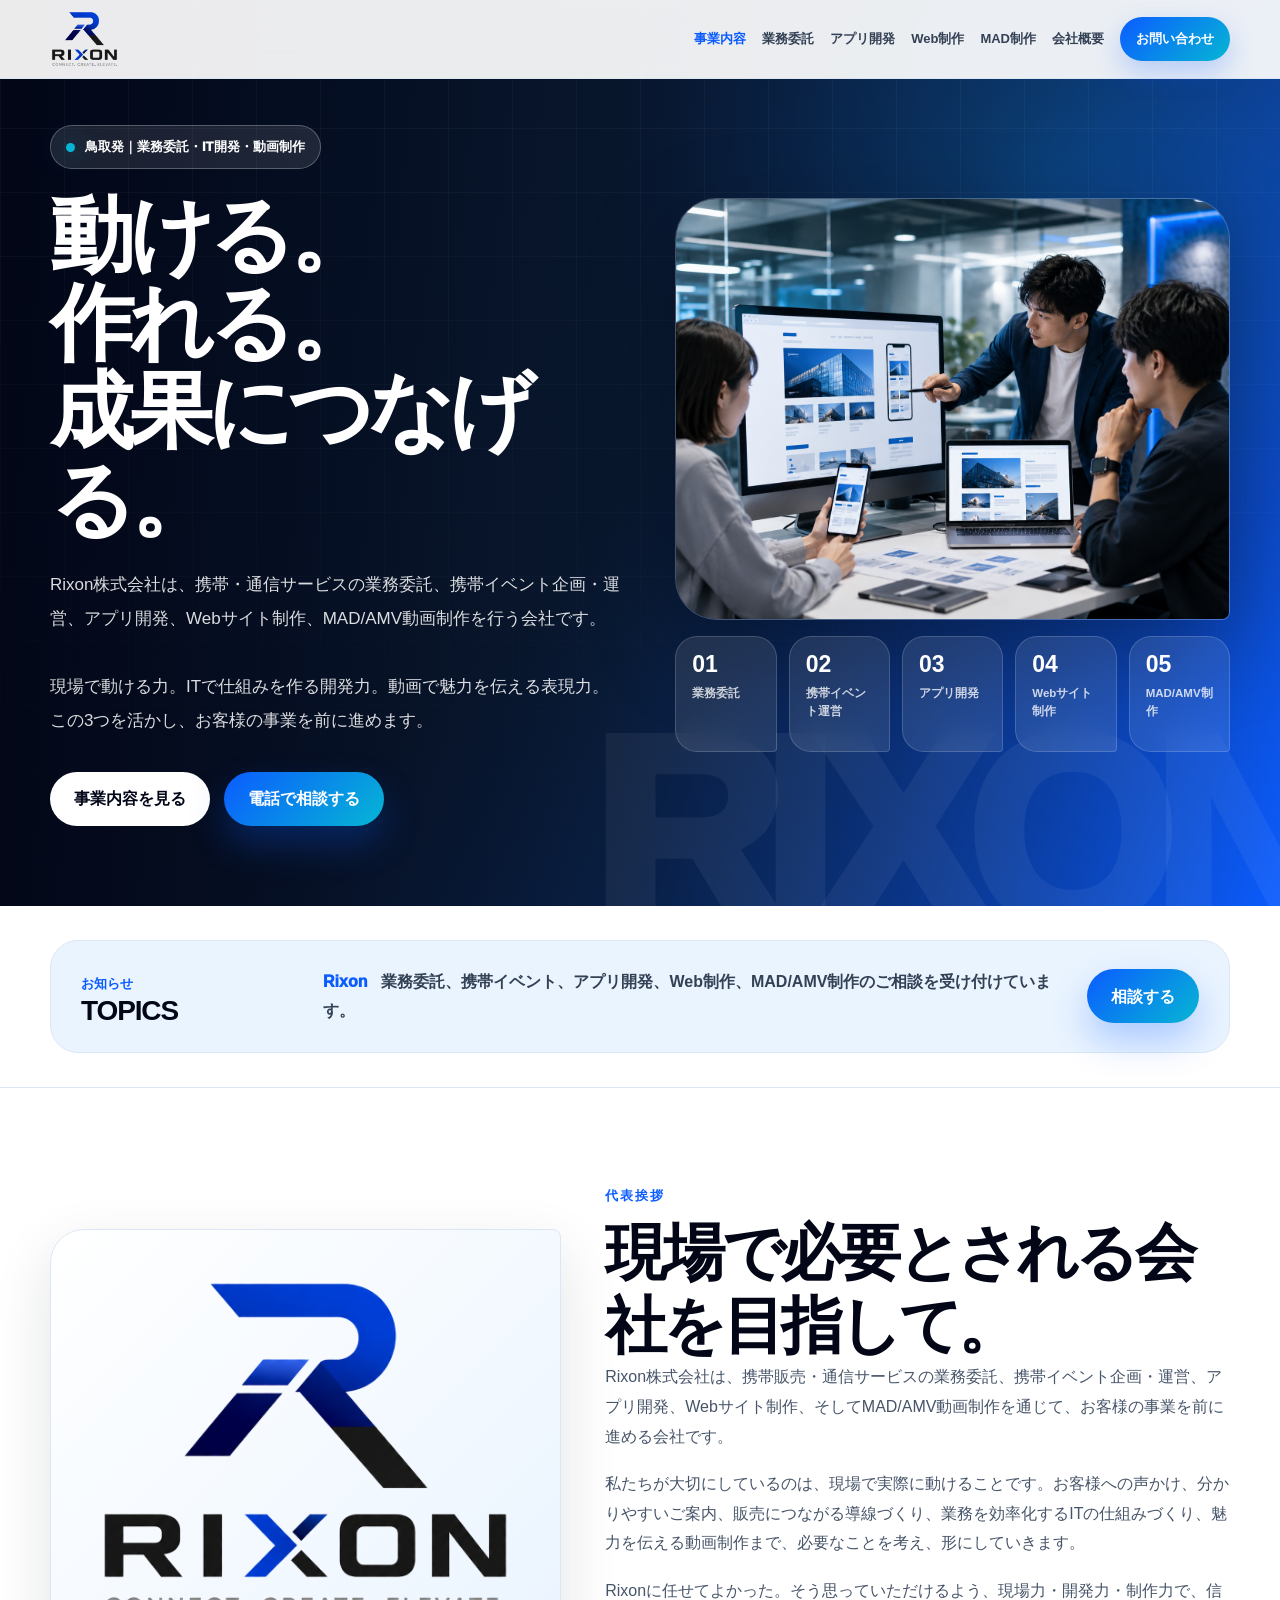
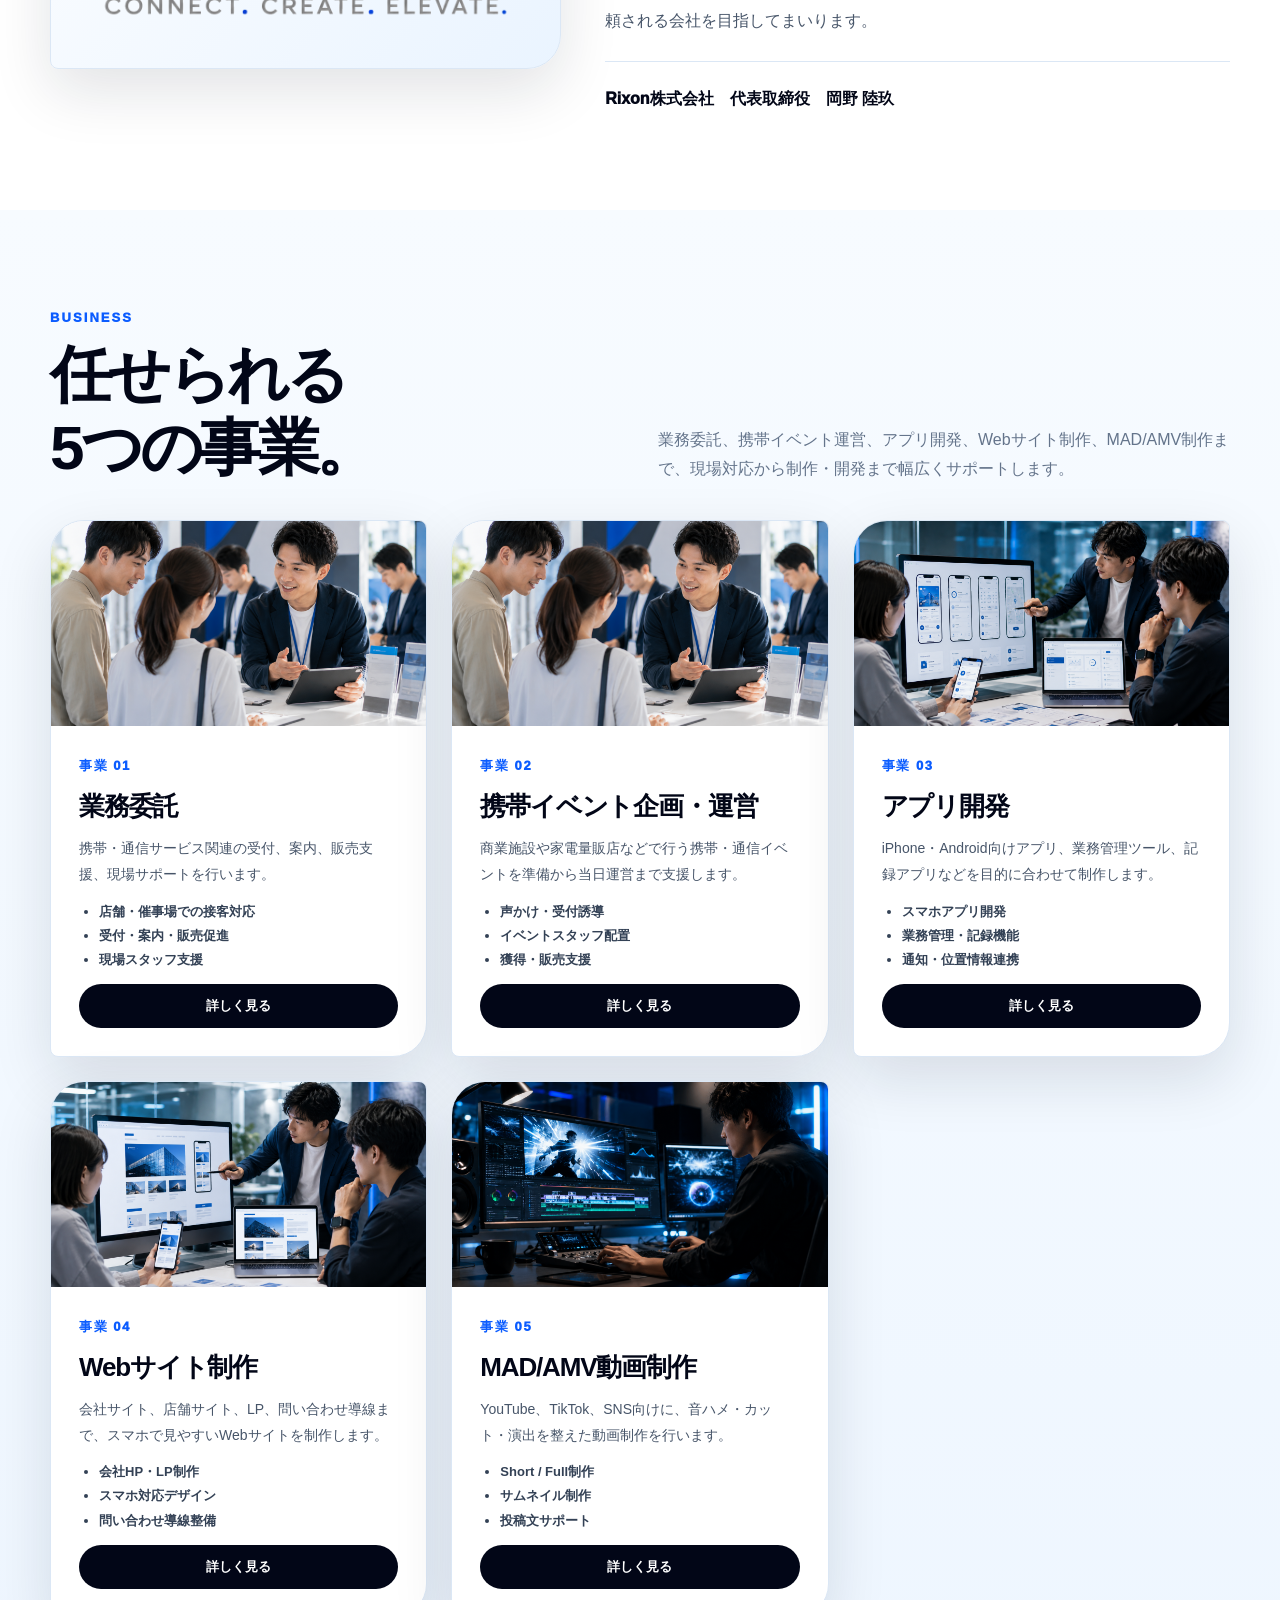
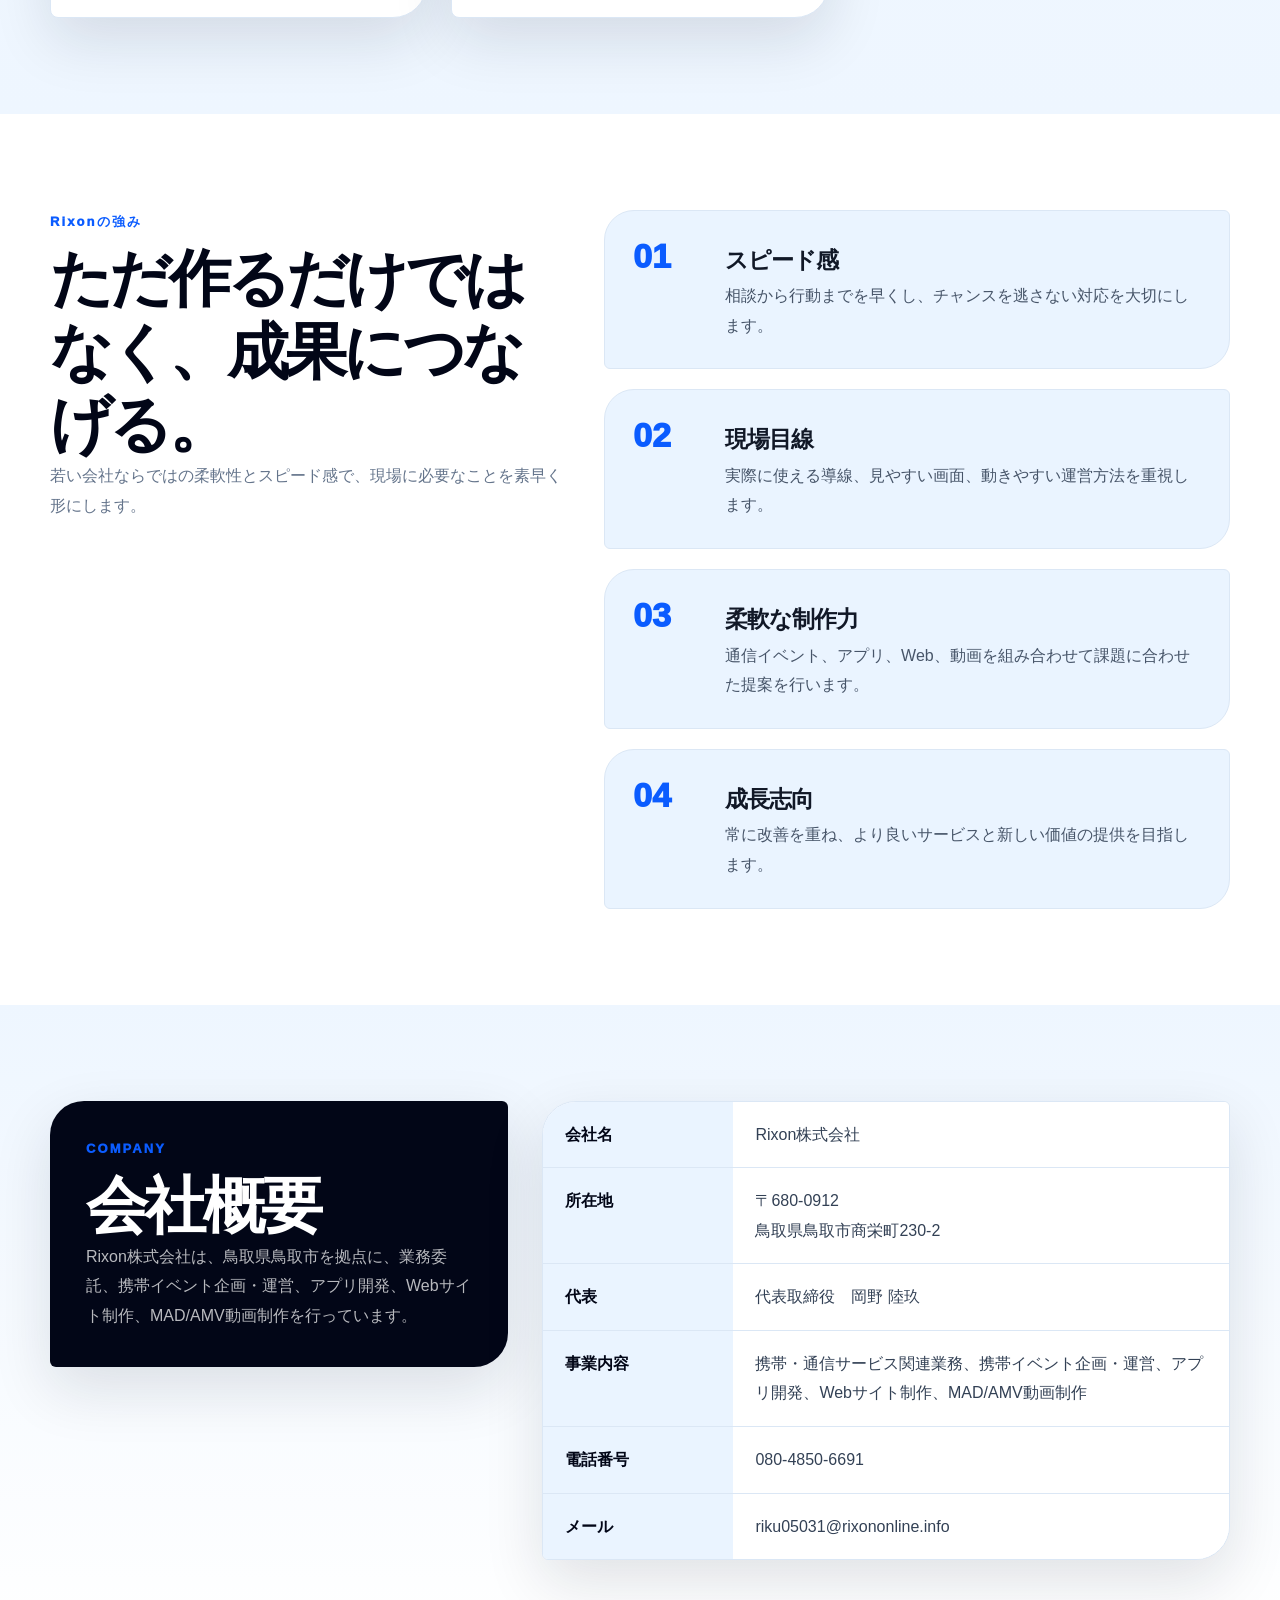
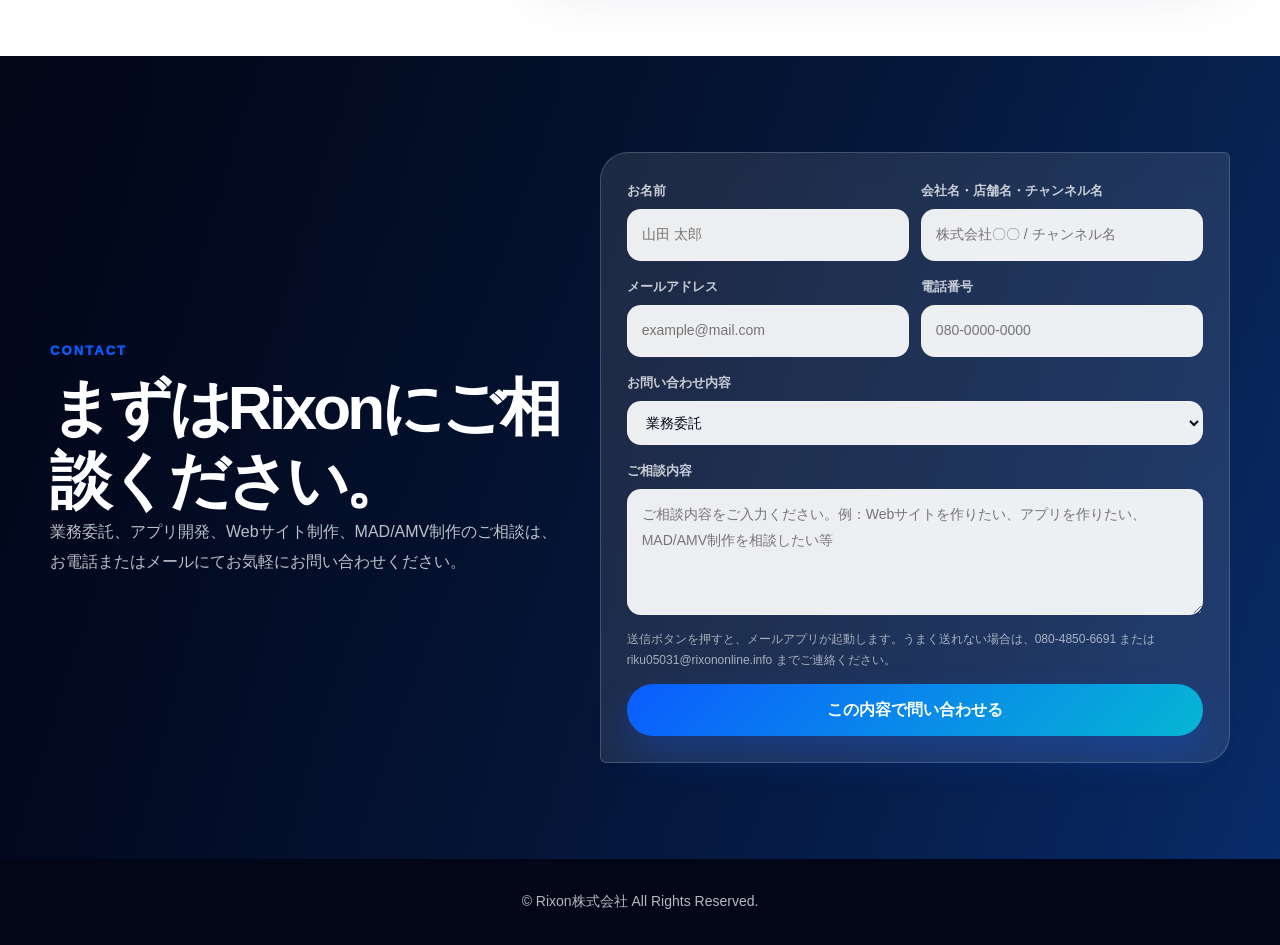
==== commit 43af7535: "Add files via upload" ====
--- a/index.html
+++ b/index.html
@@ -5,13 +5,32 @@
   <meta name="viewport" content="width=device-width, initial-scale=1.0" />
   <title>Rixon株式会社｜業務委託・アプリ開発・Webサイト制作・MAD/AMV制作</title>
   <meta name="description" content="Rixon株式会社は鳥取県鳥取市を拠点に、業務委託、携帯イベント運営、アプリ開発、Webサイト制作、MAD/AMV動画制作を行う会社です。" />
-  <link rel="stylesheet" href="assets/styles.css" />
+  <style>
+
+:root{
+  --black:#020617;--navy:#07182f;--blue:#0b5cff;--cyan:#06b6d4;--sky:#eaf4ff;--white:#fff;--text:#111827;--muted:#64748b;--line:#dbe7f5;--bg:#f7fbff;--shadow:0 22px 60px rgba(15,23,42,.12);--radius:34px 8px 34px 8px;
+}
+*{box-sizing:border-box;margin:0;padding:0}html{scroll-behavior:smooth}body{font-family:-apple-system,BlinkMacSystemFont,"Segoe UI","Hiragino Kaku Gothic ProN","Yu Gothic",Meiryo,sans-serif;color:var(--text);background:var(--bg);line-height:1.85;overflow-x:hidden;-webkit-text-size-adjust:100%}a{color:inherit;text-decoration:none}img{max-width:100%;display:block}.container{width:min(1180px,calc(100% - 40px));margin:0 auto}.sp-only{display:none}
+.header{position:fixed;top:0;left:0;right:0;z-index:50;background:rgba(255,255,255,.92);backdrop-filter:blur(18px);border-bottom:1px solid rgba(219,231,245,.9)}.header-inner{min-height:78px;display:flex;align-items:center;justify-content:space-between;gap:20px}.brand{display:flex;align-items:center}.site-logo{height:58px;width:auto;object-fit:contain}.nav{display:flex;align-items:center;gap:16px;font-size:13px;font-weight:900;color:#334155}.nav a{white-space:nowrap}.nav a:hover,.nav a.active{color:var(--blue)}.nav-button{background:linear-gradient(135deg,var(--blue),var(--cyan));color:#fff!important;padding:10px 16px;border-radius:999px;box-shadow:0 12px 28px rgba(11,92,255,.24)}
+.hero,.page-hero{min-height:100vh;display:grid;align-items:center;position:relative;overflow:hidden;padding:125px 0 80px;background:linear-gradient(90deg,rgba(2,6,23,.9) 0%,rgba(7,24,47,.74) 48%,rgba(11,92,255,.34) 100%),radial-gradient(circle at 82% 20%,rgba(6,182,212,.28),transparent 30%),linear-gradient(135deg,#020617 0%,#0f172a 52%,#0b5cff 100%);color:#fff}.hero:before,.page-hero:before{content:"";position:absolute;inset:0;background-image:linear-gradient(rgba(255,255,255,.055) 1px,transparent 1px),linear-gradient(90deg,rgba(255,255,255,.055) 1px,transparent 1px);background-size:64px 64px;opacity:.72;mask-image:linear-gradient(to bottom,rgba(0,0,0,1),transparent 96%)}.hero:after,.page-hero:after{content:"RIXON";position:absolute;right:-38px;bottom:-38px;font-size:clamp(88px,21vw,280px);line-height:.8;font-weight:950;letter-spacing:-.09em;color:rgba(255,255,255,.055);pointer-events:none}.hero-layout,.page-hero-layout{position:relative;z-index:1;display:grid;grid-template-columns:1.02fr .98fr;gap:48px;align-items:center}.kicker{display:inline-flex;align-items:center;gap:10px;padding:9px 15px;border:1px solid rgba(255,255,255,.26);background:rgba(255,255,255,.1);border-radius:999px;font-size:13px;font-weight:950;margin-bottom:22px}.kicker:before{content:"";width:9px;height:9px;background:var(--cyan);border-radius:50%;box-shadow:0 0 24px rgba(6,182,212,.95)}h1{font-size:clamp(42px,7.2vw,84px);line-height:1.05;letter-spacing:-.065em;margin-bottom:24px}.lead{max-width:760px;color:rgba(255,255,255,.86);font-size:17px;line-height:2;margin-bottom:34px}.hero-actions{display:flex;flex-wrap:wrap;gap:14px}.btn{min-height:54px;display:inline-flex;align-items:center;justify-content:center;padding:0 24px;border-radius:999px;font-weight:950;transition:.22s ease}.btn:hover{transform:translateY(-2px)}.btn-primary{background:#fff;color:var(--black)}.btn-blue{background:linear-gradient(135deg,var(--blue),var(--cyan));color:#fff;box-shadow:0 18px 36px rgba(11,92,255,.28)}.hero-photo-card{border-radius:42px 42px 8px 42px;overflow:hidden;border:1px solid rgba(255,255,255,.18);box-shadow:0 28px 90px rgba(0,0,0,.32);background:rgba(255,255,255,.08)}.hero-photo-card img{width:100%;height:420px;object-fit:cover}.hero-mini-grid{display:grid;grid-template-columns:repeat(5,1fr);gap:12px;margin-top:16px}.hero-mini{min-height:116px;padding:16px;border-radius:22px 22px 4px 22px;background:rgba(255,255,255,.1);border:1px solid rgba(255,255,255,.16);backdrop-filter:blur(14px)}.hero-mini strong{display:block;font-size:23px;line-height:1;margin-bottom:9px}.hero-mini span{display:block;color:rgba(255,255,255,.78);font-size:11.5px;font-weight:850;line-height:1.55}
+section{padding:96px 0}.section-head{display:grid;grid-template-columns:1fr 1fr;gap:36px;align-items:end;margin-bottom:36px}.eyebrow{color:var(--blue);font-size:13px;font-weight:950;letter-spacing:.16em;margin-bottom:8px}.section-title{font-size:clamp(32px,5vw,62px);line-height:1.18;letter-spacing:-.06em;color:var(--black)}.section-text{color:var(--muted)}.topics{background:#fff;padding:34px 0;border-bottom:1px solid var(--line)}.topics-box{display:grid;grid-template-columns:220px 1fr auto;gap:22px;align-items:center;padding:26px 30px;border-radius:28px;background:var(--sky);border:1px solid var(--line)}.topics-title strong{display:block;font-size:28px;line-height:1;color:var(--black);letter-spacing:-.04em}.topics-title span{color:var(--blue);font-size:13px;font-weight:950}.topic-date{color:var(--blue);font-weight:950;margin-right:14px}.topic-text{font-weight:850;color:#334155}
+.message{background:#fff}.message-layout{display:grid;grid-template-columns:.9fr 1.1fr;gap:44px;align-items:center}.message-logo{background:linear-gradient(135deg,#fff,#eaf4ff);border:1px solid var(--line);border-radius:var(--radius);padding:40px;box-shadow:var(--shadow)}.message-text p{color:#475569;margin-bottom:18px}.message-sign{margin-top:26px;padding-top:22px;border-top:1px solid var(--line);font-weight:950;color:var(--black)}
+.business{background:linear-gradient(180deg,#f7fbff 0%,#eef6ff 100%)}.service-grid{display:grid;grid-template-columns:repeat(3,1fr);gap:24px}.service-card{background:#fff;border:1px solid var(--line);border-radius:34px 8px 34px 8px;overflow:hidden;box-shadow:var(--shadow);display:flex;flex-direction:column;min-height:100%}.service-card img{height:205px;width:100%;object-fit:cover}.service-body{padding:28px;display:grid;gap:12px;flex:1}.service-no{color:var(--blue);font-weight:950;letter-spacing:.12em;font-size:13px}.service-body h3{font-size:26px;line-height:1.3;letter-spacing:-.045em;color:var(--black)}.service-body p{color:#475569;font-size:14px}.service-body ul{padding-left:20px;color:#334155;font-weight:700;font-size:13px}.link-more{margin-top:auto;display:inline-flex;align-items:center;justify-content:center;min-height:44px;padding:0 16px;border-radius:999px;background:var(--black);color:#fff;font-weight:950;font-size:13px}
+.strength{background:#fff}.strength-main{display:grid;grid-template-columns:.9fr 1.1fr;gap:42px;align-items:start}.strength-copy{position:sticky;top:112px}.strength-list{display:grid;gap:20px}.strength-card{display:grid;grid-template-columns:74px 1fr;gap:18px;padding:28px;border-radius:30px 6px 30px 6px;background:var(--sky);border:1px solid var(--line)}.strength-card strong{color:var(--blue);font-size:34px;line-height:1;font-weight:950}.strength-card h3{font-size:23px;letter-spacing:-.04em}.strength-card p{color:#475569}.company{background:linear-gradient(180deg,#eef6ff 0%,#fff 100%)}.company-grid{display:grid;grid-template-columns:.8fr 1.2fr;gap:34px;align-items:start}.company-title{padding:36px;border-radius:34px 6px 34px 6px;background:var(--black);color:#fff;box-shadow:var(--shadow)}.company-title .section-title{color:#fff}.company-title p{color:rgba(255,255,255,.72)}.company-table{overflow:hidden;border-radius:34px 6px 34px 6px;background:#fff;border:1px solid var(--line);box-shadow:var(--shadow)}.row{display:grid;grid-template-columns:190px 1fr;border-bottom:1px solid var(--line)}.row:last-child{border-bottom:none}.row dt{background:var(--sky);color:var(--black);font-weight:950;padding:18px 22px}.row dd{background:#fff;color:#334155;padding:18px 22px}
+.page-hero{min-height:88vh}.page-image-stack{display:grid;gap:16px}.image-main{border-radius:42px 42px 8px 42px;overflow:hidden;border:1px solid rgba(255,255,255,.18);box-shadow:0 28px 90px rgba(0,0,0,.32)}.image-main img{height:420px;width:100%;object-fit:cover}.quick-points{display:grid;grid-template-columns:repeat(3,1fr);gap:12px}.quick-point{padding:18px;border-radius:22px 22px 4px 22px;background:rgba(255,255,255,.1);border:1px solid rgba(255,255,255,.16);backdrop-filter:blur(14px)}.quick-point strong{display:block;font-size:18px}.quick-point span{font-size:12px;color:rgba(255,255,255,.75);font-weight:800}.detail{background:#fff}.detail-grid{display:grid;grid-template-columns:repeat(3,1fr);gap:22px}.detail-card{padding:28px;border-radius:30px 8px 30px 8px;background:var(--sky);border:1px solid var(--line)}.detail-card span{display:inline-flex;color:var(--blue);font-weight:950;letter-spacing:.12em;margin-bottom:8px}.detail-card h3{font-size:24px;letter-spacing:-.04em;line-height:1.35;margin-bottom:10px}.detail-card p,.detail-card li{color:#475569}.detail-card ul{padding-left:20px}.flow{background:linear-gradient(180deg,#eef6ff 0%,#fff 100%)}.flow-list{display:grid;grid-template-columns:repeat(4,1fr);gap:18px}.flow-step{background:#fff;border:1px solid var(--line);border-radius:28px 6px 28px 6px;padding:26px;box-shadow:0 14px 38px rgba(15,23,42,.08)}.flow-step strong{display:grid;place-items:center;width:46px;height:46px;border-radius:50%;background:linear-gradient(135deg,var(--blue),var(--cyan));color:#fff;margin-bottom:14px}.flow-step h3{font-size:21px;margin-bottom:8px}.flow-step p{color:#475569;font-size:14px}.notice-box{margin-top:26px;padding:24px;border-radius:24px 6px 24px 6px;background:#fff;border:1px solid var(--line);box-shadow:0 12px 34px rgba(15,23,42,.08)}.notice-box strong{display:block;color:var(--black);font-size:18px;margin-bottom:8px}.notice-box p{color:#475569}.cta{background:linear-gradient(90deg,rgba(2,6,23,.92),rgba(7,24,47,.76)),linear-gradient(135deg,#020617,#0b5cff);color:#fff}.cta .container{display:flex;align-items:center;justify-content:space-between;gap:24px}.cta h2{font-size:clamp(30px,5vw,54px);line-height:1.2;letter-spacing:-.06em}.cta p{color:rgba(255,255,255,.74)}
+.contact{background:linear-gradient(90deg,rgba(2,6,23,.9),rgba(7,24,47,.72)),linear-gradient(135deg,#020617,#0b5cff);color:#fff}.contact-box{display:grid;grid-template-columns:.9fr 1.1fr;gap:34px;align-items:center}.contact .section-title{color:#fff}.contact p{color:rgba(255,255,255,.74)}.contact-form{display:grid;gap:14px;padding:26px;border-radius:28px 6px 28px 6px;background:rgba(255,255,255,.1);border:1px solid rgba(255,255,255,.18);backdrop-filter:blur(14px)}.form-row{display:grid;grid-template-columns:1fr 1fr;gap:12px}.form-field{display:grid;gap:6px}.form-field label{color:rgba(255,255,255,.76);font-size:13px;font-weight:900}.form-field input,.form-field select,.form-field textarea{width:100%;border:1px solid rgba(255,255,255,.22);border-radius:14px;background:rgba(255,255,255,.92);color:var(--black);font:inherit;font-size:14px;padding:12px 14px;outline:none}.form-field textarea{min-height:126px;resize:vertical}.form-field input:focus,.form-field select:focus,.form-field textarea:focus{border-color:var(--cyan);box-shadow:0 0 0 4px rgba(6,182,212,.18)}.form-note{color:rgba(255,255,255,.62)!important;font-size:12px;line-height:1.7}.form-submit{border:0;cursor:pointer;min-height:52px;border-radius:999px;background:linear-gradient(135deg,var(--blue),var(--cyan));color:#fff;font:inherit;font-weight:950;box-shadow:0 18px 36px rgba(11,92,255,.26)}footer{background:#020617;color:rgba(255,255,255,.72);text-align:center;padding:30px 0;font-size:14px}.mobile-contact-bar{display:none}
+@media(max-width:1080px){.nav{gap:11px;font-size:12px}.site-logo{height:50px}.service-grid{grid-template-columns:repeat(2,1fr)}.hero-mini-grid{grid-template-columns:repeat(3,1fr)}}
+@media(max-width:900px){.nav{display:none}.hero-layout,.page-hero-layout,.section-head,.message-layout,.strength-main,.company-grid,.contact-box{grid-template-columns:1fr}.strength-copy{position:static}.detail-grid{grid-template-columns:1fr 1fr}.flow-list{grid-template-columns:1fr 1fr}.topics-box{grid-template-columns:1fr}.quick-points{grid-template-columns:1fr}.cta .container{display:grid}.mobile-contact-bar{display:grid;grid-template-columns:1fr 1fr;gap:10px;position:fixed;left:12px;right:12px;bottom:12px;z-index:80}.mobile-contact-bar a{min-height:48px;display:grid;place-items:center;border-radius:999px;color:#fff;font-size:14px;font-weight:950;box-shadow:0 14px 34px rgba(15,23,42,.24)}.mobile-contact-bar a:first-child{background:linear-gradient(135deg,var(--blue),var(--cyan))}.mobile-contact-bar a:last-child{background:#020617}footer{padding-bottom:92px}}
+@media(max-width:560px){.sp-only{display:inline}.container{width:min(100% - 28px,1180px)}.header-inner{min-height:66px}.site-logo{height:44px}.hero,.page-hero{min-height:auto;padding:94px 0 48px}h1{font-size:clamp(34px,10.5vw,46px);line-height:1.14;margin-bottom:16px;letter-spacing:-.055em}.lead{font-size:14px;line-height:1.9;margin-bottom:22px}.hero-actions .btn{width:100%;min-height:50px}.hero-photo-card img,.image-main img{height:230px}.hero-mini-grid,.service-grid,.detail-grid,.flow-list{grid-template-columns:1fr}.hero-mini{min-height:auto;padding:16px}section{padding:54px 0}.section-title{font-size:clamp(28px,8.2vw,38px);line-height:1.28}.section-text,.message-text p,.service-body p,.detail-card p,.flow-step p,.company-title p,.contact p{font-size:14px;line-height:1.95}.service-card{border-radius:28px 6px 28px 6px}.service-card img{height:175px}.service-body{padding:22px}.service-body h3{font-size:23px}.strength-card{grid-template-columns:52px 1fr;padding:18px;border-radius:22px 6px 22px 6px;gap:14px}.strength-card strong{font-size:24px}.strength-card h3{font-size:19px}.row{grid-template-columns:1fr}.row dt{padding:12px 16px;font-size:14px}.row dd{padding:14px 16px 18px;font-size:14px}.form-row{grid-template-columns:1fr}.contact-form{padding:18px;border-radius:22px 6px 22px 6px}.form-field input,.form-field select,.form-field textarea{font-size:14px;padding:11px 12px}.form-field textarea{min-height:110px}.cta .btn{width:100%}.mobile-contact-bar{left:10px;right:10px;bottom:10px;gap:8px}.mobile-contact-bar a{min-height:46px;font-size:13px}}
+
+</style>
+<link rel="icon" href="favicon.png">
 </head>
 <body>
 
 <header class="header">
   <div class="container header-inner">
-    <a href="index.html#top" class="brand" aria-label="Rixon株式会社 ホーム"><img class="site-logo" src="assets/rixon-logo.png" alt="Rixon株式会社 ロゴ"></a>
+    <a href="index.html#top" class="brand" aria-label="Rixon株式会社 ホーム"><img class="site-logo" src="rixon-logo.png" alt="Rixon株式会社 ロゴ"></a>
     <nav class="nav">
       <a href="index.html#business" class="active">事業内容</a>
       <a href="outsourcing.html">業務委託</a>
@@ -25,15 +44,15 @@
 </header>
 
 <main id="top">
-  <section class="hero"><div class="container hero-layout"><div><div class="kicker">鳥取発｜業務委託・IT開発・動画制作</div><h1>動ける。<br>作れる。<br>成果に<br class="sp-only">つなげる。</h1><p class="lead">Rixon株式会社は、携帯・通信サービスの業務委託、携帯イベント企画・運営、アプリ開発、Webサイト制作、MAD/AMV動画制作を行う会社です。<br><br>現場で動ける力。ITで仕組みを作る開発力。動画で魅力を伝える表現力。<br>この3つを活かし、お客様の事業を前に進めます。</p><div class="hero-actions"><a class="btn btn-primary" href="#business">事業内容を見る</a><a class="btn btn-blue" href="tel:08048506691">電話で相談する</a></div></div><div><div class="hero-photo-card"><img src="assets/images/web-production-photo.png" alt="Rixonの事業イメージ写真"></div><div class="hero-mini-grid"><div class="hero-mini"><strong>01</strong><span>業務委託</span></div><div class="hero-mini"><strong>02</strong><span>携帯イベント運営</span></div><div class="hero-mini"><strong>03</strong><span>アプリ開発</span></div><div class="hero-mini"><strong>04</strong><span>Webサイト制作</span></div><div class="hero-mini"><strong>05</strong><span>MAD/AMV制作</span></div></div></div></div></section>
+  <section class="hero"><div class="container hero-layout"><div><div class="kicker">鳥取発｜業務委託・IT開発・動画制作</div><h1>動ける。<br>作れる。<br>成果に<br class="sp-only">つなげる。</h1><p class="lead">Rixon株式会社は、携帯・通信サービスの業務委託、携帯イベント企画・運営、アプリ開発、Webサイト制作、MAD/AMV動画制作を行う会社です。<br><br>現場で動ける力。ITで仕組みを作る開発力。動画で魅力を伝える表現力。<br>この3つを活かし、お客様の事業を前に進めます。</p><div class="hero-actions"><a class="btn btn-primary" href="#business">事業内容を見る</a><a class="btn btn-blue" href="tel:08048506691">電話で相談する</a></div></div><div><div class="hero-photo-card"><img src="web-production-photo.png" alt="Rixonの事業イメージ写真"></div><div class="hero-mini-grid"><div class="hero-mini"><strong>01</strong><span>業務委託</span></div><div class="hero-mini"><strong>02</strong><span>携帯イベント運営</span></div><div class="hero-mini"><strong>03</strong><span>アプリ開発</span></div><div class="hero-mini"><strong>04</strong><span>Webサイト制作</span></div><div class="hero-mini"><strong>05</strong><span>MAD/AMV制作</span></div></div></div></div></section>
   <section class="topics"><div class="container topics-box"><div class="topics-title"><span>お知らせ</span><strong>TOPICS</strong></div><div><span class="topic-date">Rixon</span><span class="topic-text">業務委託、携帯イベント、アプリ開発、Web制作、MAD/AMV制作のご相談を受け付けています。</span></div><a class="btn btn-blue" href="#contact">相談する</a></div></section>
-  <section class="message" id="message"><div class="container message-layout"><div class="message-logo"><img src="assets/rixon-logo.png" alt="Rixon株式会社 ロゴ"></div><div class="message-text"><div class="eyebrow">代表挨拶</div><h2 class="section-title">現場で必要とされる会社を目指して。</h2><p>Rixon株式会社は、携帯販売・通信サービスの業務委託、携帯イベント企画・運営、アプリ開発、Webサイト制作、そしてMAD/AMV動画制作を通じて、お客様の事業を前に進める会社です。</p><p>私たちが大切にしているのは、現場で実際に動けることです。お客様への声かけ、分かりやすいご案内、販売につながる導線づくり、業務を効率化するITの仕組みづくり、魅力を伝える動画制作まで、必要なことを考え、形にしていきます。</p><p>Rixonに任せてよかった。そう思っていただけるよう、現場力・開発力・制作力で、信頼される会社を目指してまいります。</p><div class="message-sign">Rixon株式会社　代表取締役　岡野 陸玖</div></div></div></section>
+  <section class="message" id="message"><div class="container message-layout"><div class="message-logo"><img src="rixon-logo.png" alt="Rixon株式会社 ロゴ"></div><div class="message-text"><div class="eyebrow">代表挨拶</div><h2 class="section-title">現場で必要とされる会社を目指して。</h2><p>Rixon株式会社は、携帯販売・通信サービスの業務委託、携帯イベント企画・運営、アプリ開発、Webサイト制作、そしてMAD/AMV動画制作を通じて、お客様の事業を前に進める会社です。</p><p>私たちが大切にしているのは、現場で実際に動けることです。お客様への声かけ、分かりやすいご案内、販売につながる導線づくり、業務を効率化するITの仕組みづくり、魅力を伝える動画制作まで、必要なことを考え、形にしていきます。</p><p>Rixonに任せてよかった。そう思っていただけるよう、現場力・開発力・制作力で、信頼される会社を目指してまいります。</p><div class="message-sign">Rixon株式会社　代表取締役　岡野 陸玖</div></div></div></section>
   <section class="business" id="business"><div class="container"><div class="section-head"><div><div class="eyebrow">BUSINESS</div><h2 class="section-title">任せられる<br>5つの事業。</h2></div><p class="section-text">業務委託、携帯イベント運営、アプリ開発、Webサイト制作、MAD/AMV制作まで、現場対応から制作・開発まで幅広くサポートします。</p></div><div class="service-grid">
-    <article class="service-card"><img src="assets/images/outsourcing-photo.png" alt="業務委託のイメージ写真"><div class="service-body"><div class="service-no">事業 01</div><h3>業務委託</h3><p>携帯・通信サービス関連の受付、案内、販売支援、現場サポートを行います。</p><ul><li>店舗・催事場での接客対応</li><li>受付・案内・販売促進</li><li>現場スタッフ支援</li></ul><a class="link-more" href="outsourcing.html">詳しく見る</a></div></article>
-    <article class="service-card"><img src="assets/images/outsourcing-photo.png" alt="携帯イベント運営のイメージ写真"><div class="service-body"><div class="service-no">事業 02</div><h3>携帯イベント企画・運営</h3><p>商業施設や家電量販店などで行う携帯・通信イベントを準備から当日運営まで支援します。</p><ul><li>声かけ・受付誘導</li><li>イベントスタッフ配置</li><li>獲得・販売支援</li></ul><a class="link-more" href="outsourcing.html#event">詳しく見る</a></div></article>
-    <article class="service-card"><img src="assets/images/app-development-photo.png" alt="アプリ開発のイメージ写真"><div class="service-body"><div class="service-no">事業 03</div><h3>アプリ開発</h3><p>iPhone・Android向けアプリ、業務管理ツール、記録アプリなどを目的に合わせて制作します。</p><ul><li>スマホアプリ開発</li><li>業務管理・記録機能</li><li>通知・位置情報連携</li></ul><a class="link-more" href="app-development.html">詳しく見る</a></div></article>
-    <article class="service-card"><img src="assets/images/web-production-photo.png" alt="Webサイト制作のイメージ写真"><div class="service-body"><div class="service-no">事業 04</div><h3>Webサイト制作</h3><p>会社サイト、店舗サイト、LP、問い合わせ導線まで、スマホで見やすいWebサイトを制作します。</p><ul><li>会社HP・LP制作</li><li>スマホ対応デザイン</li><li>問い合わせ導線整備</li></ul><a class="link-more" href="web-production.html">詳しく見る</a></div></article>
-    <article class="service-card"><img src="assets/images/mad-production-photo.png" alt="MAD/AMV制作のイメージ写真"><div class="service-body"><div class="service-no">事業 05</div><h3>MAD/AMV動画制作</h3><p>YouTube、TikTok、SNS向けに、音ハメ・カット・演出を整えた動画制作を行います。</p><ul><li>Short / Full制作</li><li>サムネイル制作</li><li>投稿文サポート</li></ul><a class="link-more" href="mad.html">詳しく見る</a></div></article>
+    <article class="service-card"><img src="outsourcing-photo.png" alt="業務委託のイメージ写真"><div class="service-body"><div class="service-no">事業 01</div><h3>業務委託</h3><p>携帯・通信サービス関連の受付、案内、販売支援、現場サポートを行います。</p><ul><li>店舗・催事場での接客対応</li><li>受付・案内・販売促進</li><li>現場スタッフ支援</li></ul><a class="link-more" href="outsourcing.html">詳しく見る</a></div></article>
+    <article class="service-card"><img src="outsourcing-photo.png" alt="携帯イベント運営のイメージ写真"><div class="service-body"><div class="service-no">事業 02</div><h3>携帯イベント企画・運営</h3><p>商業施設や家電量販店などで行う携帯・通信イベントを準備から当日運営まで支援します。</p><ul><li>声かけ・受付誘導</li><li>イベントスタッフ配置</li><li>獲得・販売支援</li></ul><a class="link-more" href="outsourcing.html#event">詳しく見る</a></div></article>
+    <article class="service-card"><img src="app-development-photo.png" alt="アプリ開発のイメージ写真"><div class="service-body"><div class="service-no">事業 03</div><h3>アプリ開発</h3><p>iPhone・Android向けアプリ、業務管理ツール、記録アプリなどを目的に合わせて制作します。</p><ul><li>スマホアプリ開発</li><li>業務管理・記録機能</li><li>通知・位置情報連携</li></ul><a class="link-more" href="app-development.html">詳しく見る</a></div></article>
+    <article class="service-card"><img src="web-production-photo.png" alt="Webサイト制作のイメージ写真"><div class="service-body"><div class="service-no">事業 04</div><h3>Webサイト制作</h3><p>会社サイト、店舗サイト、LP、問い合わせ導線まで、スマホで見やすいWebサイトを制作します。</p><ul><li>会社HP・LP制作</li><li>スマホ対応デザイン</li><li>問い合わせ導線整備</li></ul><a class="link-more" href="web-production.html">詳しく見る</a></div></article>
+    <article class="service-card"><img src="mad-production-photo.png" alt="MAD/AMV制作のイメージ写真"><div class="service-body"><div class="service-no">事業 05</div><h3>MAD/AMV動画制作</h3><p>YouTube、TikTok、SNS向けに、音ハメ・カット・演出を整えた動画制作を行います。</p><ul><li>Short / Full制作</li><li>サムネイル制作</li><li>投稿文サポート</li></ul><a class="link-more" href="mad.html">詳しく見る</a></div></article>
   </div></div></section>
   <section class="strength" id="strength"><div class="container strength-main"><div class="strength-copy"><div class="eyebrow">Rixonの強み</div><h2 class="section-title">ただ作るだけではなく、成果につなげる。</h2><p class="section-text">若い会社ならではの柔軟性とスピード感で、現場に必要なことを素早く形にします。</p></div><div class="strength-list"><div class="strength-card"><strong>01</strong><div><h3>スピード感</h3><p>相談から行動までを早くし、チャンスを逃さない対応を大切にします。</p></div></div><div class="strength-card"><strong>02</strong><div><h3>現場目線</h3><p>実際に使える導線、見やすい画面、動きやすい運営方法を重視します。</p></div></div><div class="strength-card"><strong>03</strong><div><h3>柔軟な制作力</h3><p>通信イベント、アプリ、Web、動画を組み合わせて課題に合わせた提案を行います。</p></div></div><div class="strength-card"><strong>04</strong><div><h3>成長志向</h3><p>常に改善を重ね、より良いサービスと新しい価値の提供を目指します。</p></div></div></div></div></section>
   <section class="company" id="company"><div class="container company-grid"><div class="company-title"><div class="eyebrow">COMPANY</div><h2 class="section-title">会社概要</h2><p>Rixon株式会社は、鳥取県鳥取市を拠点に、業務委託、携帯イベント企画・運営、アプリ開発、Webサイト制作、MAD/AMV動画制作を行っています。</p></div><dl class="company-table"><div class="row"><dt>会社名</dt><dd>Rixon株式会社</dd></div><div class="row"><dt>所在地</dt><dd>〒680-0912<br>鳥取県鳥取市商栄町230-2</dd></div><div class="row"><dt>代表</dt><dd>代表取締役　岡野 陸玖</dd></div><div class="row"><dt>事業内容</dt><dd>携帯・通信サービス関連業務、携帯イベント企画・運営、アプリ開発、Webサイト制作、MAD/AMV動画制作</dd></div><div class="row"><dt>電話番号</dt><dd><a href="tel:08048506691">080-4850-6691</a></dd></div><div class="row"><dt>メール</dt><dd><a href="mailto:riku05031@rixononline.info">riku05031@rixononline.info</a></dd></div></dl></div></section>
@@ -41,6 +60,25 @@
 <section id="contact" class="contact"><div class="container contact-box"><div><div class="eyebrow">CONTACT</div><h2 class="section-title">まずはRixonにご相談ください。</h2><p>業務委託、アプリ開発、Webサイト制作、MAD/AMV制作のご相談は、お電話またはメールにてお気軽にお問い合わせください。</p></div><form class="contact-form" id="contactForm"><div class="form-row"><div class="form-field"><label for="name">お名前</label><input id="name" name="name" type="text" placeholder="山田 太郎" required></div><div class="form-field"><label for="companyInput">会社名・店舗名・チャンネル名</label><input id="companyInput" name="company" type="text" placeholder="株式会社〇〇 / チャンネル名"></div></div><div class="form-row"><div class="form-field"><label for="email">メールアドレス</label><input id="email" name="email" type="email" placeholder="example@mail.com" required></div><div class="form-field"><label for="tel">電話番号</label><input id="tel" name="tel" type="tel" placeholder="080-0000-0000"></div></div><div class="form-field"><label for="type">お問い合わせ内容</label><select id="type" name="type"><option selected>業務委託</option><option>携帯イベント企画・運営</option><option>アプリ開発</option><option>Webサイト制作</option><option>MAD/AMV動画制作</option><option>Short動画制作</option><option>サムネイル制作</option><option>その他</option></select></div><div class="form-field"><label for="messageInput">ご相談内容</label><textarea id="messageInput" name="message" placeholder="ご相談内容をご入力ください。例：Webサイトを作りたい、アプリを作りたい、MAD/AMV制作を相談したい等" required></textarea></div><p class="form-note">送信ボタンを押すと、メールアプリが起動します。うまく送れない場合は、080-4850-6691 または riku05031@rixononline.info までご連絡ください。</p><button class="form-submit" type="submit">この内容で問い合わせる</button></form></div></section>
 </main>
 
-<footer><div class="container"><p>© Rixon株式会社 All Rights Reserved.</p></div></footer><div class="mobile-contact-bar" aria-label="スマホ固定お問い合わせ"><a href="tel:08048506691">電話する</a><a href="mailto:riku05031@rixononline.info">メールする</a></div><script src="assets/script.js"></script>
+<footer><div class="container"><p>© Rixon株式会社 All Rights Reserved.</p></div></footer><div class="mobile-contact-bar" aria-label="スマホ固定お問い合わせ"><a href="tel:08048506691">電話する</a><a href="mailto:riku05031@rixononline.info">メールする</a></div><script>
+
+document.addEventListener('DOMContentLoaded', () => {
+  const form = document.getElementById('contactForm');
+  if (!form) return;
+  form.addEventListener('submit', function(e){
+    e.preventDefault();
+    const name = document.getElementById('name')?.value || '';
+    const company = document.getElementById('companyInput')?.value || '';
+    const email = document.getElementById('email')?.value || '';
+    const tel = document.getElementById('tel')?.value || '';
+    const type = document.getElementById('type')?.value || '';
+    const message = document.getElementById('messageInput')?.value || '';
+    const subject = '【Rixon株式会社】お問い合わせ：' + type;
+    const body = `お名前：${name}\n会社名・店舗名・チャンネル名：${company}\nメールアドレス：${email}\n電話番号：${tel}\nお問い合わせ内容：${type}\n\nご相談内容：\n${message}`;
+    location.href = `mailto:riku05031@rixononline.info?subject=${encodeURIComponent(subject)}&body=${encodeURIComponent(body)}`;
+  });
+});
+
+</script>
 </body>
 </html>
